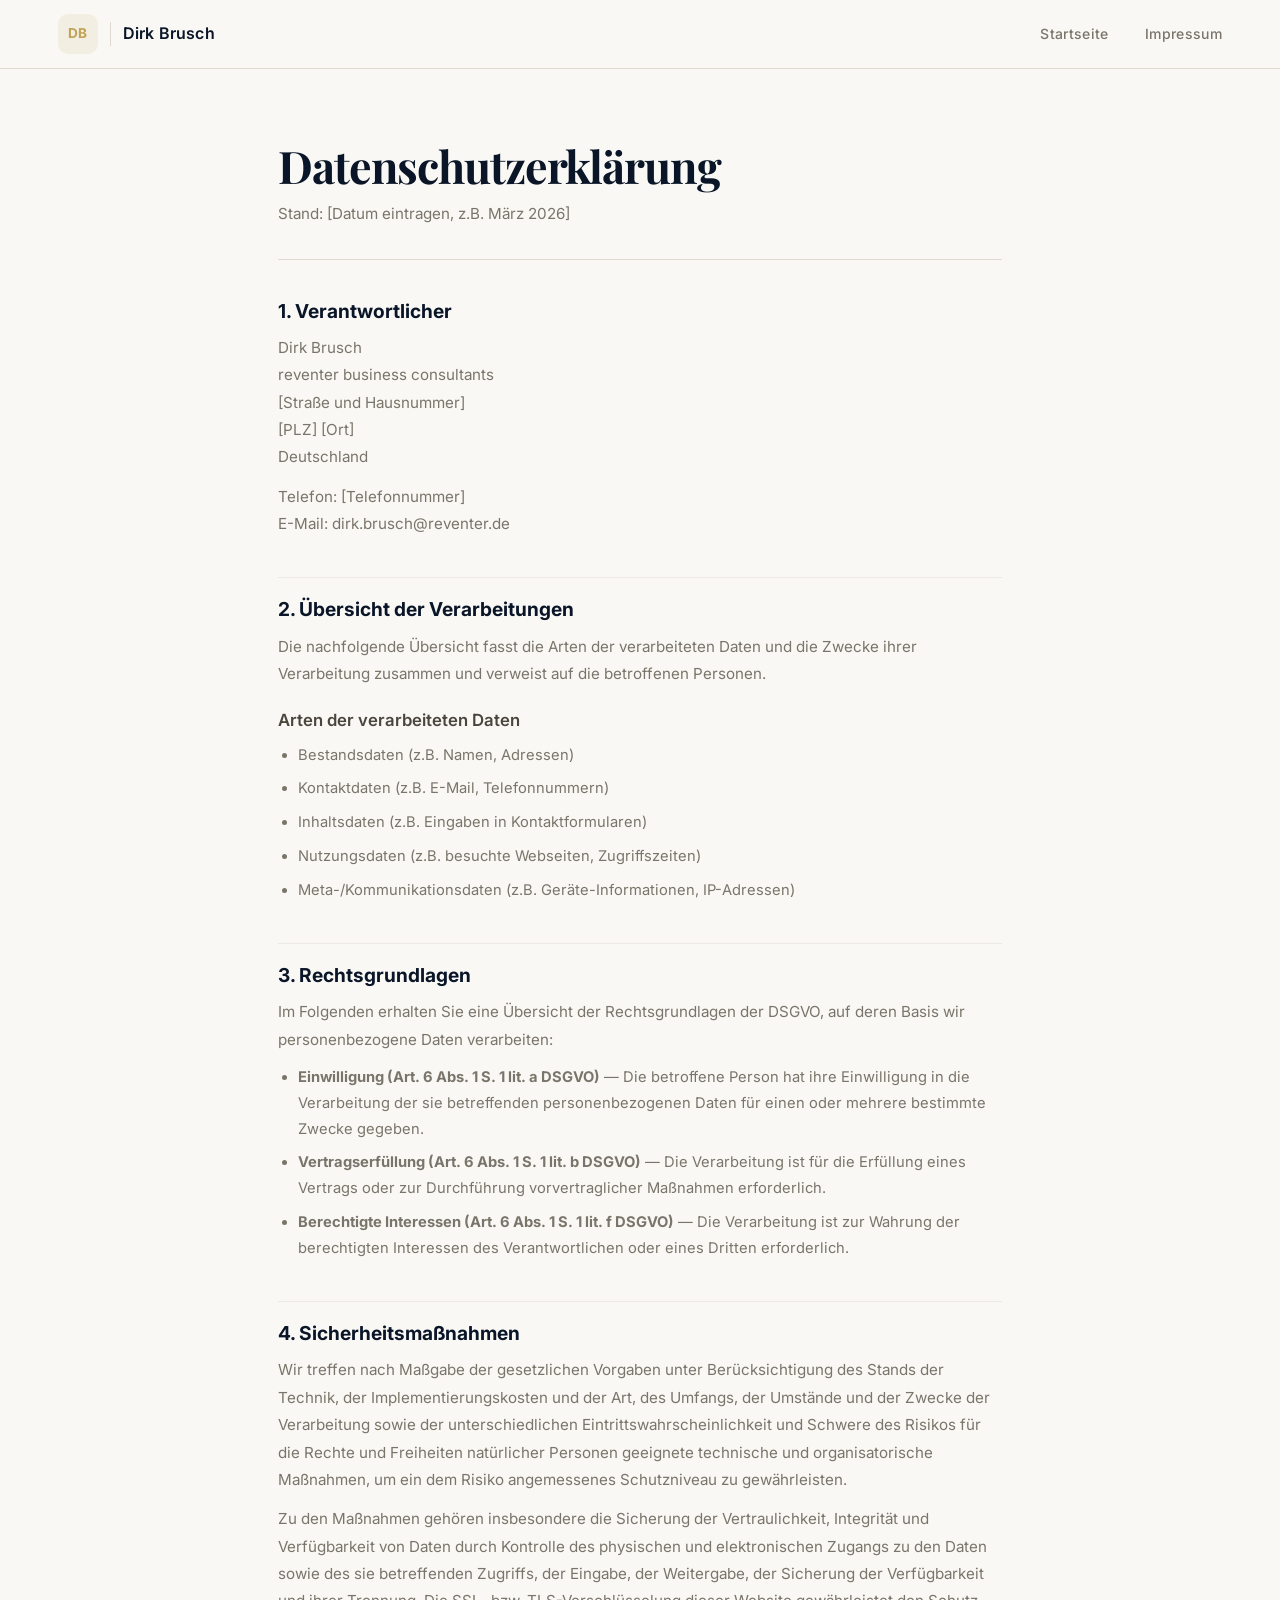
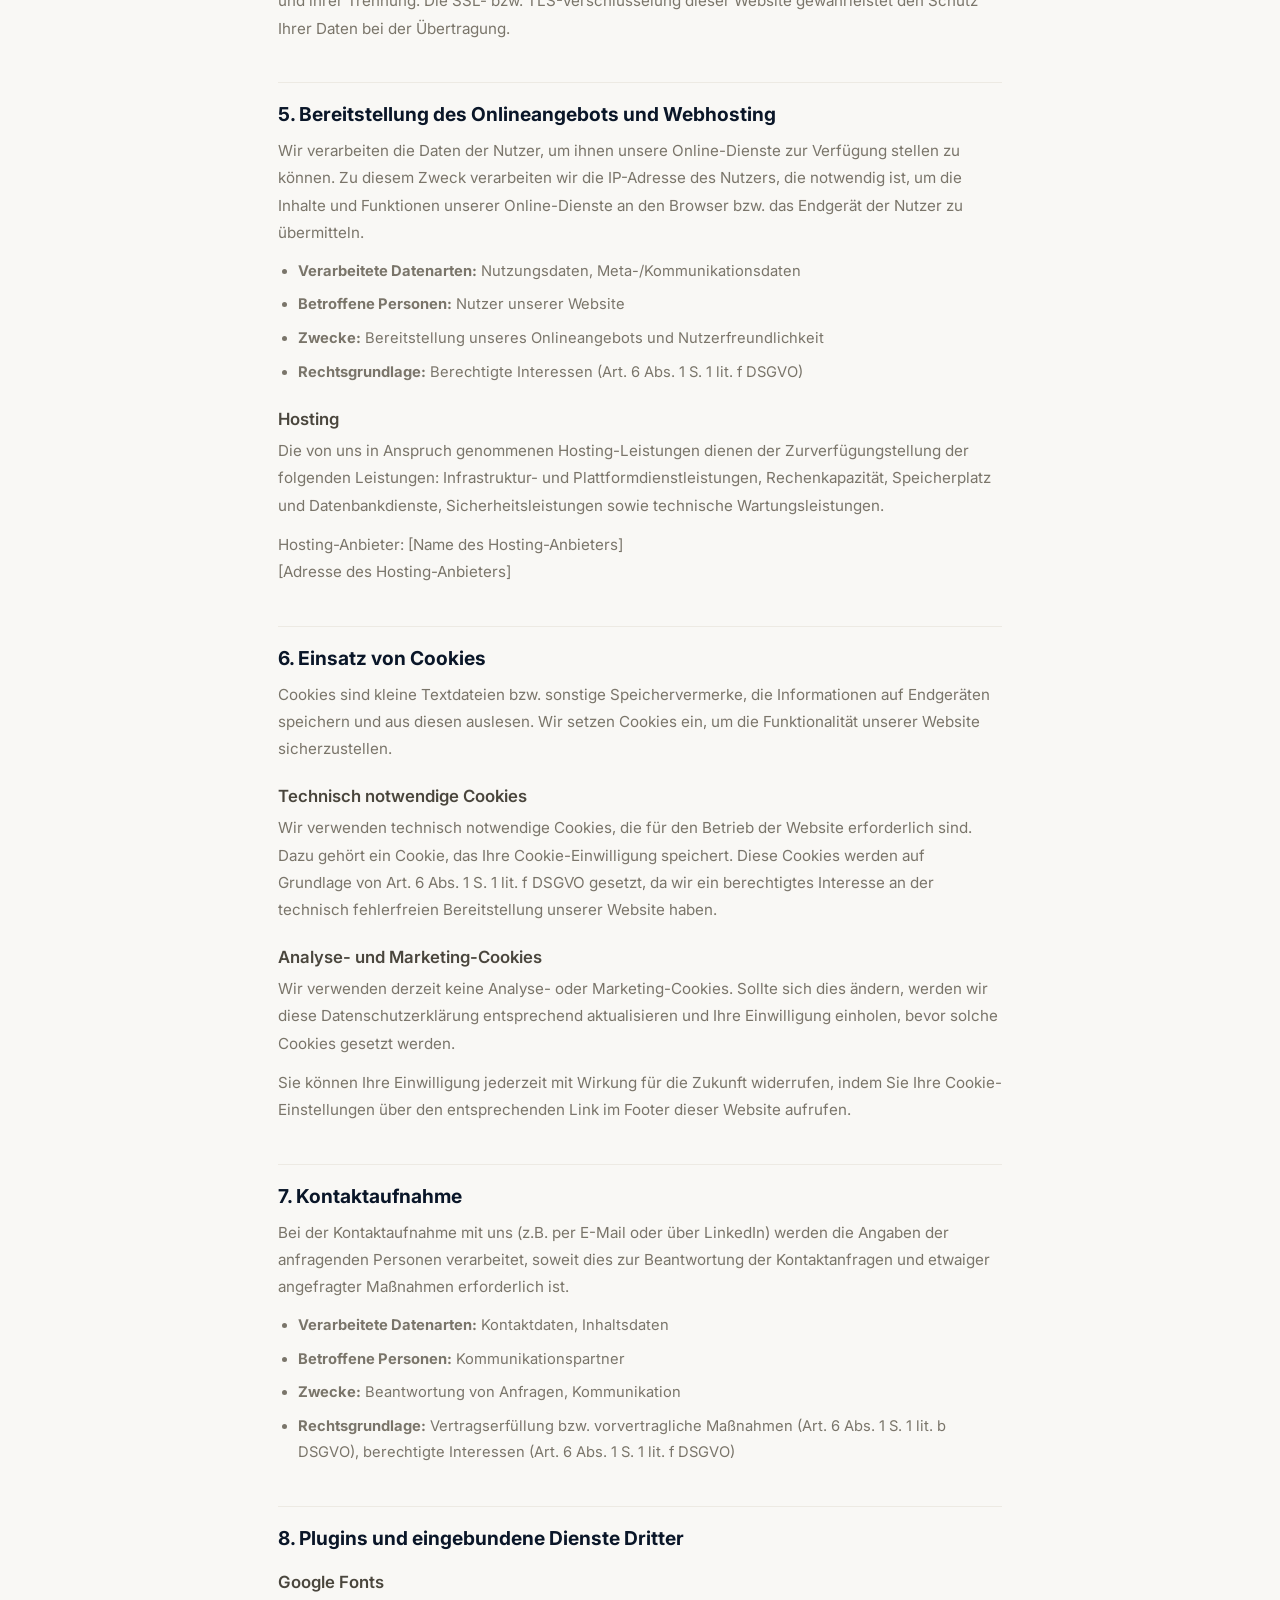
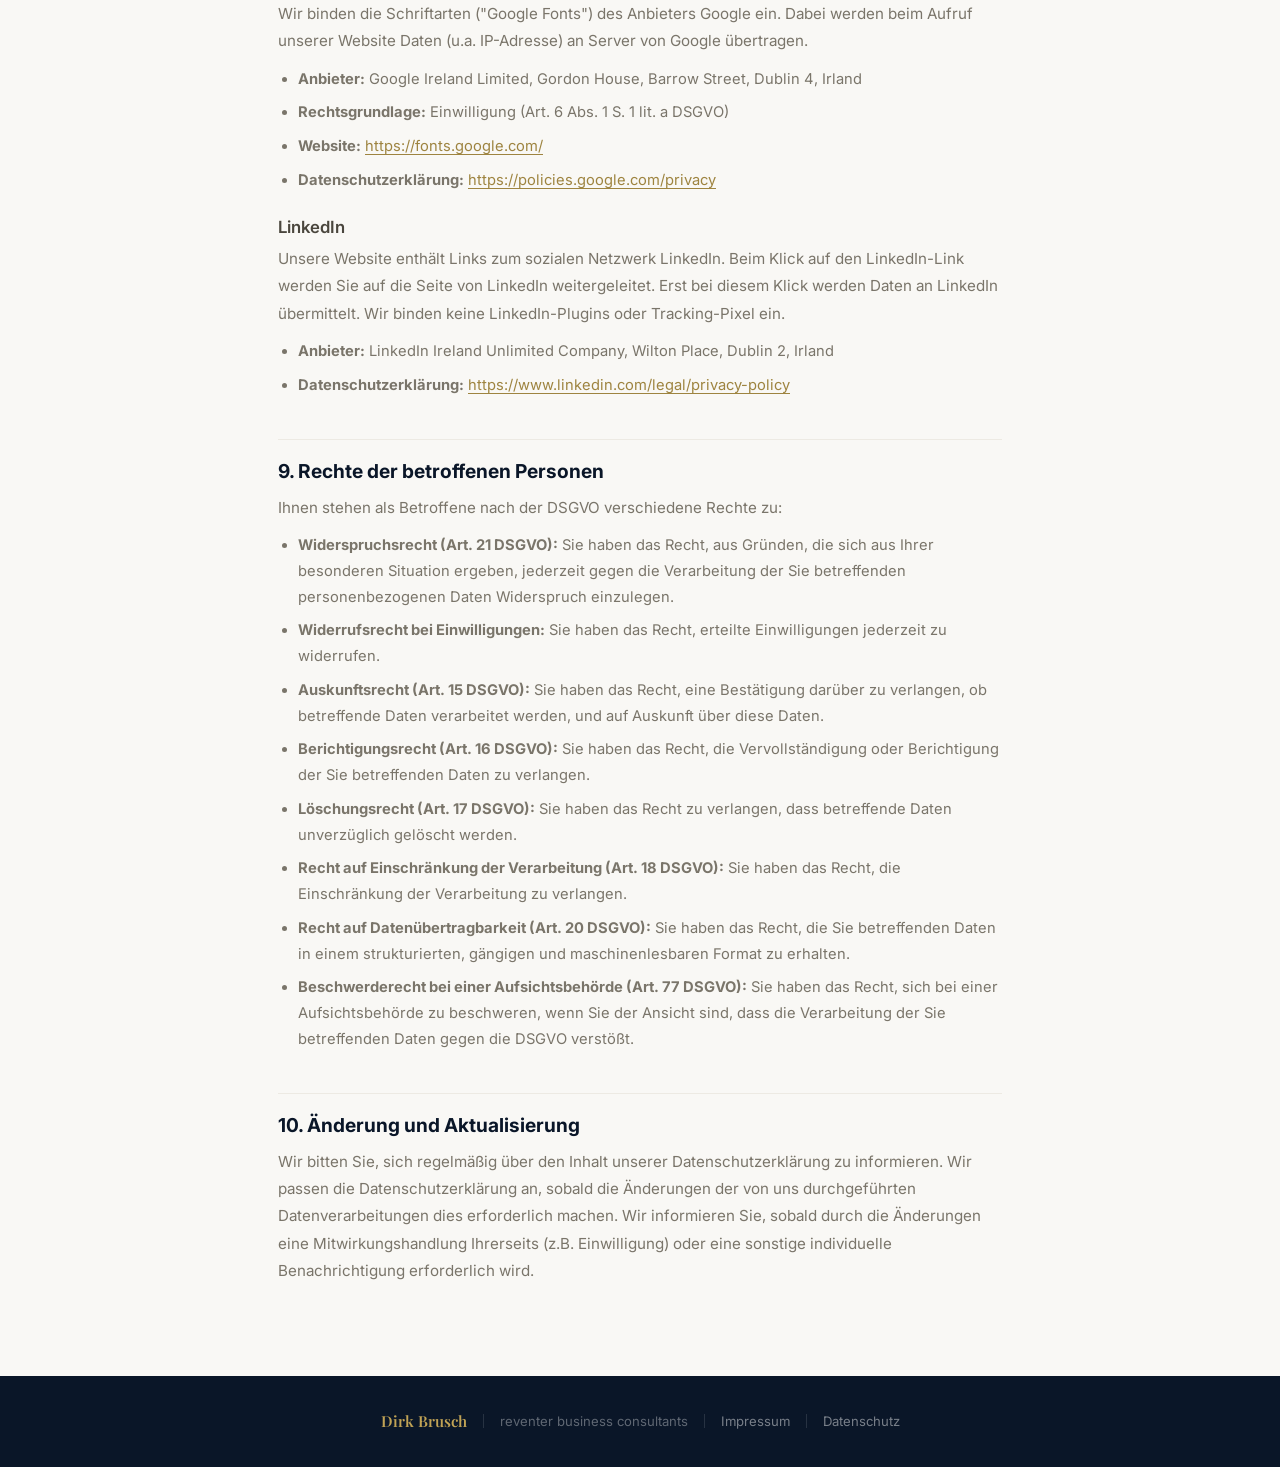
==== datenschutz.html @ e4c8a2c7 "Initial commit: Dirk Brusch Profil-Website Statische One-Page-Website mit Hero, Expertise, Stärken, " ====
<!DOCTYPE html>
<html lang="de">
<head>
  <meta charset="UTF-8">
  <meta name="viewport" content="width=device-width, initial-scale=1.0">
  <title>Datenschutzerklärung — Dirk Brusch | reventer business consultants</title>
  <meta name="robots" content="noindex, nofollow">
  <link rel="preconnect" href="https://fonts.googleapis.com">
  <link rel="preconnect" href="https://fonts.gstatic.com" crossorigin>
  <link href="https://fonts.googleapis.com/css2?family=Playfair+Display:wght@400;600;700&family=Inter:wght@300;400;500;600;700&display=swap" rel="stylesheet">
  <link rel="stylesheet" href="style.css">
  <link rel="stylesheet" href="legal.css">
</head>
<body>

  <!-- NAVIGATION -->
  <nav id="navbar" class="scrolled" aria-label="Hauptnavigation">
    <div class="nav-inner">
      <a href="index.html" class="nav-logo" aria-label="Zur Startseite">
        <span class="nav-logo-mark">DB</span>
        <span class="nav-logo-line"></span>
        <span class="nav-logo-text">Dirk Brusch</span>
      </a>
      <div class="nav-links">
        <a href="index.html">Startseite</a>
        <a href="impressum.html">Impressum</a>
      </div>
    </div>
  </nav>

  <!-- CONTENT -->
  <main class="legal-page">
    <div class="container legal-container">
      <h1>Datenschutzerklärung</h1>
      <p class="legal-subtitle">Stand: [Datum eintragen, z.B. März 2026]</p>

      <!-- ============================================================
           BITTE PASSEN SIE DIE FOLGENDEN ANGABEN AN IHRE DATEN AN.
           Alle Platzhalter sind mit [PLATZHALTER] gekennzeichnet.

           HINWEIS: Diese Datenschutzerklärung basiert auf der DSGVO
           und dem BDSG. Bitte lassen Sie sie von einem Fachanwalt
           oder Datenschutzbeauftragten prüfen, bevor Sie sie
           veröffentlichen.
           ============================================================ -->

      <h2>1. Verantwortlicher</h2>
      <p>
        Dirk Brusch<br>
        reventer business consultants<br>
        [Straße und Hausnummer]<br>
        [PLZ] [Ort]<br>
        Deutschland
      </p>
      <p>
        Telefon: [Telefonnummer]<br>
        E-Mail: dirk.brusch@reventer.de
      </p>

      <!-- Falls ein Datenschutzbeauftragter bestellt ist: -->
      <!--
      <h2>2. Datenschutzbeauftragter</h2>
      <p>
        [Name des Datenschutzbeauftragten]<br>
        [Kontaktdaten]
      </p>
      -->

      <h2>2. Übersicht der Verarbeitungen</h2>
      <p>
        Die nachfolgende Übersicht fasst die Arten der verarbeiteten Daten und die Zwecke
        ihrer Verarbeitung zusammen und verweist auf die betroffenen Personen.
      </p>
      <h3>Arten der verarbeiteten Daten</h3>
      <ul>
        <li>Bestandsdaten (z.B. Namen, Adressen)</li>
        <li>Kontaktdaten (z.B. E-Mail, Telefonnummern)</li>
        <li>Inhaltsdaten (z.B. Eingaben in Kontaktformularen)</li>
        <li>Nutzungsdaten (z.B. besuchte Webseiten, Zugriffszeiten)</li>
        <li>Meta-/Kommunikationsdaten (z.B. Geräte-Informationen, IP-Adressen)</li>
      </ul>

      <h2>3. Rechtsgrundlagen</h2>
      <p>Im Folgenden erhalten Sie eine Übersicht der Rechtsgrundlagen der DSGVO, auf deren Basis wir personenbezogene Daten verarbeiten:</p>
      <ul>
        <li><strong>Einwilligung (Art. 6 Abs. 1 S. 1 lit. a DSGVO)</strong> — Die betroffene Person hat ihre Einwilligung in die Verarbeitung der sie betreffenden personenbezogenen Daten für einen oder mehrere bestimmte Zwecke gegeben.</li>
        <li><strong>Vertragserfüllung (Art. 6 Abs. 1 S. 1 lit. b DSGVO)</strong> — Die Verarbeitung ist für die Erfüllung eines Vertrags oder zur Durchführung vorvertraglicher Maßnahmen erforderlich.</li>
        <li><strong>Berechtigte Interessen (Art. 6 Abs. 1 S. 1 lit. f DSGVO)</strong> — Die Verarbeitung ist zur Wahrung der berechtigten Interessen des Verantwortlichen oder eines Dritten erforderlich.</li>
      </ul>

      <h2>4. Sicherheitsmaßnahmen</h2>
      <p>
        Wir treffen nach Maßgabe der gesetzlichen Vorgaben unter Berücksichtigung des Stands der
        Technik, der Implementierungskosten und der Art, des Umfangs, der Umstände und der Zwecke
        der Verarbeitung sowie der unterschiedlichen Eintrittswahrscheinlichkeit und Schwere des
        Risikos für die Rechte und Freiheiten natürlicher Personen geeignete technische und
        organisatorische Maßnahmen, um ein dem Risiko angemessenes Schutzniveau zu gewährleisten.
      </p>
      <p>
        Zu den Maßnahmen gehören insbesondere die Sicherung der Vertraulichkeit, Integrität und
        Verfügbarkeit von Daten durch Kontrolle des physischen und elektronischen Zugangs zu den
        Daten sowie des sie betreffenden Zugriffs, der Eingabe, der Weitergabe, der Sicherung der
        Verfügbarkeit und ihrer Trennung. Die SSL- bzw. TLS-Verschlüsselung dieser Website
        gewährleistet den Schutz Ihrer Daten bei der Übertragung.
      </p>

      <h2>5. Bereitstellung des Onlineangebots und Webhosting</h2>
      <p>
        Wir verarbeiten die Daten der Nutzer, um ihnen unsere Online-Dienste zur Verfügung stellen
        zu können. Zu diesem Zweck verarbeiten wir die IP-Adresse des Nutzers, die notwendig ist,
        um die Inhalte und Funktionen unserer Online-Dienste an den Browser bzw. das Endgerät der
        Nutzer zu übermitteln.
      </p>
      <ul>
        <li><strong>Verarbeitete Datenarten:</strong> Nutzungsdaten, Meta-/Kommunikationsdaten</li>
        <li><strong>Betroffene Personen:</strong> Nutzer unserer Website</li>
        <li><strong>Zwecke:</strong> Bereitstellung unseres Onlineangebots und Nutzerfreundlichkeit</li>
        <li><strong>Rechtsgrundlage:</strong> Berechtigte Interessen (Art. 6 Abs. 1 S. 1 lit. f DSGVO)</li>
      </ul>

      <h3>Hosting</h3>
      <p>
        <!-- BITTE ANPASSEN: Tragen Sie hier Ihren Hosting-Provider ein -->
        Die von uns in Anspruch genommenen Hosting-Leistungen dienen der Zurverfügungstellung der
        folgenden Leistungen: Infrastruktur- und Plattformdienstleistungen, Rechenkapazität,
        Speicherplatz und Datenbankdienste, Sicherheitsleistungen sowie technische
        Wartungsleistungen.
      </p>
      <p>
        Hosting-Anbieter: [Name des Hosting-Anbieters]<br>
        [Adresse des Hosting-Anbieters]
      </p>
      <!-- Falls zutreffend: Auftragsverarbeitungsvertrag nach Art. 28 DSGVO
           mit dem Hosting-Anbieter abgeschlossen. -->

      <h2>6. Einsatz von Cookies</h2>
      <p>
        Cookies sind kleine Textdateien bzw. sonstige Speichervermerke, die Informationen auf
        Endgeräten speichern und aus diesen auslesen. Wir setzen Cookies ein, um die
        Funktionalität unserer Website sicherzustellen.
      </p>
      <h3>Technisch notwendige Cookies</h3>
      <p>
        Wir verwenden technisch notwendige Cookies, die für den Betrieb der Website erforderlich
        sind. Dazu gehört ein Cookie, das Ihre Cookie-Einwilligung speichert. Diese Cookies werden
        auf Grundlage von Art. 6 Abs. 1 S. 1 lit. f DSGVO gesetzt, da wir ein berechtigtes
        Interesse an der technisch fehlerfreien Bereitstellung unserer Website haben.
      </p>
      <h3>Analyse- und Marketing-Cookies</h3>
      <p>
        <!-- BITTE ANPASSEN: Falls Sie keine Analyse-Tools verwenden, können Sie
             diesen Abschnitt entfernen oder durch "Wir verwenden keine
             Analyse- oder Marketing-Cookies." ersetzen. -->
        Wir verwenden derzeit keine Analyse- oder Marketing-Cookies. Sollte sich dies ändern,
        werden wir diese Datenschutzerklärung entsprechend aktualisieren und Ihre Einwilligung
        einholen, bevor solche Cookies gesetzt werden.
      </p>
      <p>
        Sie können Ihre Einwilligung jederzeit mit Wirkung für die Zukunft widerrufen, indem Sie
        Ihre Cookie-Einstellungen über den entsprechenden Link im Footer dieser Website aufrufen.
      </p>

      <h2>7. Kontaktaufnahme</h2>
      <p>
        Bei der Kontaktaufnahme mit uns (z.B. per E-Mail oder über LinkedIn) werden die Angaben
        der anfragenden Personen verarbeitet, soweit dies zur Beantwortung der Kontaktanfragen und
        etwaiger angefragter Maßnahmen erforderlich ist.
      </p>
      <ul>
        <li><strong>Verarbeitete Datenarten:</strong> Kontaktdaten, Inhaltsdaten</li>
        <li><strong>Betroffene Personen:</strong> Kommunikationspartner</li>
        <li><strong>Zwecke:</strong> Beantwortung von Anfragen, Kommunikation</li>
        <li><strong>Rechtsgrundlage:</strong> Vertragserfüllung bzw. vorvertragliche Maßnahmen (Art. 6 Abs. 1 S. 1 lit. b DSGVO), berechtigte Interessen (Art. 6 Abs. 1 S. 1 lit. f DSGVO)</li>
      </ul>

      <h2>8. Plugins und eingebundene Dienste Dritter</h2>

      <h3>Google Fonts</h3>
      <p>
        Wir binden die Schriftarten ("Google Fonts") des Anbieters Google ein. Dabei werden beim
        Aufruf unserer Website Daten (u.a. IP-Adresse) an Server von Google übertragen.
      </p>
      <ul>
        <li><strong>Anbieter:</strong> Google Ireland Limited, Gordon House, Barrow Street, Dublin 4, Irland</li>
        <li><strong>Rechtsgrundlage:</strong> Einwilligung (Art. 6 Abs. 1 S. 1 lit. a DSGVO)</li>
        <li><strong>Website:</strong> <a href="https://fonts.google.com/" target="_blank" rel="noopener noreferrer">https://fonts.google.com/</a></li>
        <li><strong>Datenschutzerklärung:</strong> <a href="https://policies.google.com/privacy" target="_blank" rel="noopener noreferrer">https://policies.google.com/privacy</a></li>
      </ul>
      <!-- HINWEIS: Alternativ können Sie Google Fonts lokal hosten, um keine
           Daten an Google zu übermitteln. In diesem Fall kann dieser Abschnitt
           entfernt werden. -->

      <h3>LinkedIn</h3>
      <p>
        Unsere Website enthält Links zum sozialen Netzwerk LinkedIn. Beim Klick auf den
        LinkedIn-Link werden Sie auf die Seite von LinkedIn weitergeleitet. Erst bei diesem Klick
        werden Daten an LinkedIn übermittelt. Wir binden keine LinkedIn-Plugins oder
        Tracking-Pixel ein.
      </p>
      <ul>
        <li><strong>Anbieter:</strong> LinkedIn Ireland Unlimited Company, Wilton Place, Dublin 2, Irland</li>
        <li><strong>Datenschutzerklärung:</strong> <a href="https://www.linkedin.com/legal/privacy-policy" target="_blank" rel="noopener noreferrer">https://www.linkedin.com/legal/privacy-policy</a></li>
      </ul>

      <h2>9. Rechte der betroffenen Personen</h2>
      <p>Ihnen stehen als Betroffene nach der DSGVO verschiedene Rechte zu:</p>
      <ul>
        <li><strong>Widerspruchsrecht (Art. 21 DSGVO):</strong> Sie haben das Recht, aus Gründen, die sich aus Ihrer besonderen Situation ergeben, jederzeit gegen die Verarbeitung der Sie betreffenden personenbezogenen Daten Widerspruch einzulegen.</li>
        <li><strong>Widerrufsrecht bei Einwilligungen:</strong> Sie haben das Recht, erteilte Einwilligungen jederzeit zu widerrufen.</li>
        <li><strong>Auskunftsrecht (Art. 15 DSGVO):</strong> Sie haben das Recht, eine Bestätigung darüber zu verlangen, ob betreffende Daten verarbeitet werden, und auf Auskunft über diese Daten.</li>
        <li><strong>Berichtigungsrecht (Art. 16 DSGVO):</strong> Sie haben das Recht, die Vervollständigung oder Berichtigung der Sie betreffenden Daten zu verlangen.</li>
        <li><strong>Löschungsrecht (Art. 17 DSGVO):</strong> Sie haben das Recht zu verlangen, dass betreffende Daten unverzüglich gelöscht werden.</li>
        <li><strong>Recht auf Einschränkung der Verarbeitung (Art. 18 DSGVO):</strong> Sie haben das Recht, die Einschränkung der Verarbeitung zu verlangen.</li>
        <li><strong>Recht auf Datenübertragbarkeit (Art. 20 DSGVO):</strong> Sie haben das Recht, die Sie betreffenden Daten in einem strukturierten, gängigen und maschinenlesbaren Format zu erhalten.</li>
        <li><strong>Beschwerderecht bei einer Aufsichtsbehörde (Art. 77 DSGVO):</strong> Sie haben das Recht, sich bei einer Aufsichtsbehörde zu beschweren, wenn Sie der Ansicht sind, dass die Verarbeitung der Sie betreffenden Daten gegen die DSGVO verstößt.</li>
      </ul>

      <h2>10. Änderung und Aktualisierung</h2>
      <p>
        Wir bitten Sie, sich regelmäßig über den Inhalt unserer Datenschutzerklärung zu
        informieren. Wir passen die Datenschutzerklärung an, sobald die Änderungen der von uns
        durchgeführten Datenverarbeitungen dies erforderlich machen. Wir informieren Sie, sobald
        durch die Änderungen eine Mitwirkungshandlung Ihrerseits (z.B. Einwilligung) oder eine
        sonstige individuelle Benachrichtigung erforderlich wird.
      </p>

    </div>
  </main>

  <!-- FOOTER -->
  <footer class="footer">
    <div class="container footer-inner">
      <span class="footer-brand">Dirk Brusch</span>
      <span class="footer-sep"></span>
      <span class="footer-text">reventer business consultants</span>
      <span class="footer-sep"></span>
      <a href="impressum.html" class="footer-link">Impressum</a>
      <span class="footer-sep"></span>
      <a href="datenschutz.html" class="footer-link">Datenschutz</a>
    </div>
  </footer>

</body>
</html>
---- style.css ----
/* ================================================================
   DIRK BRUSCH — EDITORIAL LUXURY PROFILE
   Aesthetic: Magazine cover meets Swiss precision
   Palette: Navy + Gold + Warm Whites
   ================================================================ */

/* --- TOKENS --- */
:root {
  --gold:        #C1A355;
  --gold-light:  #D4BC7B;
  --gold-pale:   #EDE3C8;
  --gold-dark:   #9E8440;
  --gold-glow:   rgba(193,163,85,.18);

  --navy:        #0A1628;
  --navy-mid:    #132035;
  --navy-light:  #1B2D47;
  --slate:       #1A3A5C;

  --white:       #FFFFFF;
  --off-white:   #F9F8F5;
  --cream:       #F4F0E7;
  --stone-50:    #EDEAE3;
  --stone-100:   #DEDAD0;
  --stone-300:   #B0AA9D;
  --stone-500:   #7A756A;
  --stone-700:   #4A463D;
  --ink:         #1E1C18;

  --ff-display:  'Playfair Display', Georgia, 'Times New Roman', serif;
  --ff-body:     'Inter', -apple-system, BlinkMacSystemFont, 'Segoe UI', sans-serif;

  --ease:        cubic-bezier(.4,0,.2,1);
  --ease-out:    cubic-bezier(0,.55,.45,1);
  --ease-spring: cubic-bezier(.34,1.56,.64,1);

  --shadow-s:    0 2px 8px rgba(10,22,40,.05);
  --shadow-m:    0 8px 32px rgba(10,22,40,.08);
  --shadow-l:    0 24px 64px rgba(10,22,40,.12);
  --shadow-gold: 0 8px 32px rgba(193,163,85,.22);

  --radius:      14px;
  --radius-lg:   22px;
}

/* --- RESET --- */
*,*::before,*::after{margin:0;padding:0;box-sizing:border-box}
html{scroll-behavior:smooth;font-size:16px;-webkit-text-size-adjust:100%}
body{font-family:var(--ff-body);color:var(--ink);background:var(--off-white);line-height:1.72;-webkit-font-smoothing:antialiased;-moz-osx-font-smoothing:grayscale;overflow-x:hidden}
img{max-width:100%;height:auto;display:block}
a{color:inherit;text-decoration:none}
h1,h2,h3,h4{font-family:var(--ff-display);font-weight:700;line-height:1.15}
ul{list-style:none}
button{font:inherit;cursor:pointer;background:none;border:none}

.container{max-width:1220px;margin:0 auto;padding:0 28px}

/* --- GRAIN OVERLAY --- */
.grain{position:fixed;inset:0;pointer-events:none;z-index:9999;opacity:.032;
  background-image:url("data:image/svg+xml,%3Csvg viewBox='0 0 256 256' xmlns='http://www.w3.org/2000/svg'%3E%3Cfilter id='n'%3E%3CfeTurbulence type='fractalNoise' baseFrequency='.85' numOctaves='4' stitchTiles='stitch'/%3E%3C/filter%3E%3Crect width='100%25' height='100%25' filter='url(%23n)'/%3E%3C/svg%3E");
  background-size:180px 180px}

/* ================================================================
   NAVIGATION
   ================================================================ */
#navbar{position:fixed;top:0;left:0;right:0;z-index:100;padding:22px 0;transition:all .45s var(--ease)}
#navbar.scrolled{background:rgba(249,248,245,.96);backdrop-filter:blur(24px);-webkit-backdrop-filter:blur(24px);padding:14px 0;box-shadow:0 1px 0 var(--stone-100)}

.nav-inner{max-width:1220px;margin:0 auto;padding:0 28px;display:flex;align-items:center;justify-content:space-between}

/* Logo */
.nav-logo{display:flex;align-items:center;gap:12px}
.nav-logo-mark{font-family:var(--ff-body);font-weight:700;font-size:.85rem;color:var(--gold);background:rgba(193,163,85,.12);width:40px;height:40px;display:grid;place-items:center;border-radius:10px;letter-spacing:.06em;transition:all .35s var(--ease)}
#navbar:not(.scrolled) .nav-logo-mark{background:rgba(193,163,85,.15);color:var(--gold-light)}
.nav-logo-line{width:1px;height:24px;background:var(--stone-100);transition:background .35s var(--ease)}
#navbar:not(.scrolled) .nav-logo-line{background:rgba(255,255,255,.15)}
.nav-logo-text{font-family:var(--ff-body);font-size:1rem;font-weight:600;color:var(--navy);transition:color .35s var(--ease);letter-spacing:.01em}
#navbar:not(.scrolled) .nav-logo-text{color:var(--white)}

/* Links */
.nav-links{display:flex;align-items:center;gap:36px}
.nav-links a{font-size:.875rem;font-weight:500;color:var(--stone-500);letter-spacing:.025em;transition:color .3s var(--ease);position:relative}
.nav-links a::after{content:'';position:absolute;bottom:-4px;left:0;width:0;height:1.5px;background:var(--gold);transition:width .3s var(--ease)}
.nav-links a:hover::after,.nav-links a.active::after{width:100%}
.nav-links a:hover{color:var(--gold-dark)}
#navbar:not(.scrolled) .nav-links a{color:rgba(255,255,255,.7)}
#navbar:not(.scrolled) .nav-links a:hover{color:var(--gold-light)}

.nav-cta{background:var(--gold)!important;color:var(--navy)!important;padding:10px 26px!important;border-radius:10px;font-weight:600!important;letter-spacing:.01em;transition:all .35s var(--ease)!important}
.nav-cta::after{display:none!important}
.nav-cta:hover{background:var(--gold-light)!important;transform:translateY(-1px);box-shadow:var(--shadow-gold)}

/* Mobile toggle */
.nav-toggle{display:none;width:36px;height:36px;flex-direction:column;align-items:center;justify-content:center;gap:7px;z-index:110}
.nav-toggle-bar{width:22px;height:2px;background:var(--navy);border-radius:2px;transition:all .35s var(--ease);transform-origin:center}
#navbar:not(.scrolled) .nav-toggle-bar{background:var(--white)}
.nav-toggle[aria-expanded="true"] .nav-toggle-bar:first-child{transform:translateY(4.5px) rotate(45deg)}
.nav-toggle[aria-expanded="true"] .nav-toggle-bar:last-child{transform:translateY(-4.5px) rotate(-45deg)}

/* ================================================================
   BUTTONS
   ================================================================ */
.btn{display:inline-flex;align-items:center;gap:10px;padding:16px 34px;border-radius:12px;font-size:.95rem;font-weight:600;font-family:var(--ff-body);border:2px solid transparent;transition:all .35s var(--ease);cursor:pointer;letter-spacing:.01em}
.btn svg{flex-shrink:0;transition:transform .35s var(--ease)}
.btn-gold{background:var(--gold);color:var(--navy);border-color:var(--gold)}
.btn-gold:hover{background:var(--gold-light);box-shadow:var(--shadow-gold);transform:translateY(-2px)}
.btn-gold:hover svg{transform:translate(2px,-2px)}
.btn-ghost{border-color:rgba(255,255,255,.35);color:var(--white);background:transparent}
.btn-ghost:hover{background:var(--white);color:var(--navy);border-color:var(--white);transform:translateY(-2px)}

/* Dark context ghost */
.contact .btn-ghost,.about .btn-ghost{border-color:var(--stone-300);color:var(--ink)}
.contact .btn-ghost:hover,.about .btn-ghost:hover{background:var(--navy);color:var(--white);border-color:var(--navy)}

/* ================================================================
   HERO
   ================================================================ */
.hero{min-height:100vh;display:flex;align-items:center;position:relative;background:var(--navy);overflow:hidden;padding:100px 0 80px}

/* Decorative vertical lines */
.hero-bg-lines{position:absolute;inset:0;display:flex;justify-content:space-evenly;pointer-events:none;opacity:.06}
.hero-bg-lines span{width:1px;background:linear-gradient(to bottom,transparent,var(--gold) 30%,var(--gold) 70%,transparent)}

/* Radial glow */
.hero::before{content:'';position:absolute;top:-30%;right:-10%;width:70%;height:160%;background:radial-gradient(ellipse at center,rgba(193,163,85,.07) 0%,transparent 65%);pointer-events:none}
.hero::after{content:'';position:absolute;bottom:-20%;left:-10%;width:50%;height:80%;background:radial-gradient(ellipse at center,rgba(26,58,92,.4) 0%,transparent 65%);pointer-events:none}

.hero-layout{display:grid;grid-template-columns:1fr 1fr;gap:48px;align-items:center;position:relative;z-index:2}

/* Content */
.hero-label{display:flex;align-items:center;gap:16px;font-size:.8rem;font-weight:600;color:var(--gold);text-transform:uppercase;letter-spacing:.18em;margin-bottom:28px}
.hero-label-line{width:40px;height:1.5px;background:var(--gold);flex-shrink:0}

.hero-title{font-size:clamp(2.6rem,5.2vw,4.8rem);color:var(--white);letter-spacing:-.03em;margin-bottom:28px}
.hero-title span{display:block}
.hero-title em{font-style:italic;background:linear-gradient(135deg,var(--gold) 0%,var(--gold-light) 50%,var(--gold) 100%);-webkit-background-clip:text;-webkit-text-fill-color:transparent;background-clip:text}

.hero-sub{font-size:1.1rem;color:rgba(255,255,255,.55);line-height:1.8;max-width:500px;margin-bottom:44px}

.hero-actions{display:flex;gap:14px;flex-wrap:wrap}

/* Portrait */
.hero-portrait{display:flex;flex-direction:column;align-items:center;gap:20px}
.hero-portrait-frame{position:relative;width:380px;height:480px;border-radius:var(--radius-lg);overflow:hidden}
.hero-portrait-frame img{width:100%;height:100%;object-fit:cover;object-position:top center}
.hero-portrait-border{position:absolute;inset:0;border:1.5px solid rgba(193,163,85,.25);border-radius:var(--radius-lg);pointer-events:none}
.hero-portrait-frame::after{content:'';position:absolute;bottom:0;left:0;right:0;height:45%;background:linear-gradient(to top,var(--navy),transparent);pointer-events:none}

.hero-portrait-tag{font-size:.8rem;color:rgba(255,255,255,.4);letter-spacing:.08em}
.hero-portrait-tag span{color:var(--gold);font-weight:600}

/* Scroll indicator */
.hero-scroll{position:absolute;bottom:36px;left:50%;transform:translateX(-50%);display:flex;flex-direction:column;align-items:center;gap:10px;z-index:3}
.hero-scroll-text{font-size:.7rem;font-weight:600;color:rgba(255,255,255,.3);text-transform:uppercase;letter-spacing:.2em}
.hero-scroll-line{width:1px;height:44px;background:linear-gradient(to bottom,var(--gold),transparent);animation:scrollPulse 2.2s ease-in-out infinite}
@keyframes scrollPulse{0%,100%{opacity:.3;transform:scaleY(.85)}50%{opacity:1;transform:scaleY(1.15)}}

/* ================================================================
   STATS
   ================================================================ */
.stats{padding:0;position:relative;z-index:3;margin-top:-48px}
.stats .container{background:var(--white);border-radius:var(--radius-lg);box-shadow:var(--shadow-l);border:1px solid var(--stone-50);padding:52px 48px}

.stats-grid{display:grid;grid-template-columns:repeat(4,1fr);gap:32px;text-align:center}
.stat{position:relative}
.stat:not(:last-child)::after{content:'';position:absolute;right:0;top:10%;height:80%;width:1px;background:var(--stone-100)}
.stat-num{font-family:var(--ff-display);font-size:3.6rem;font-weight:800;color:var(--gold-dark);line-height:1;letter-spacing:-.03em}
.stat-suffix{font-family:var(--ff-display);font-size:1.6rem;font-weight:600;color:var(--gold);vertical-align:super;margin-left:2px}
.stat-label{display:block;font-size:.85rem;font-weight:500;color:var(--stone-500);margin-top:8px;letter-spacing:.03em}

/* ================================================================
   SECTION SHARED
   ================================================================ */
.section-tag{display:inline-block;font-size:.75rem;font-weight:700;color:var(--gold-dark);text-transform:uppercase;letter-spacing:.18em;margin-bottom:16px}
.section-tag--light{color:rgba(255,255,255,.45)}
.section-tag--gold{color:var(--gold)}

.section-heading{font-size:clamp(2rem,3.6vw,3rem);color:var(--navy);letter-spacing:-.025em;margin-bottom:20px}
.section-heading--light{color:var(--white)}

.section-desc{font-size:1.08rem;color:var(--stone-500);line-height:1.8;max-width:620px}
.section-desc--light{color:rgba(255,255,255,.5)}

.section-intro{text-align:center;max-width:720px;margin:0 auto 64px}
.section-intro .section-desc{margin:0 auto}

/* ================================================================
   ABOUT
   ================================================================ */
.about{padding:120px 0 100px;background:var(--off-white)}

.about-grid{display:grid;grid-template-columns:1.1fr 1fr;gap:64px;margin-bottom:80px}

.about-col--left .section-heading{text-align:left}
.about-text{font-size:1.05rem;color:var(--stone-500);margin-bottom:18px;line-height:1.85}

.about-quote{background:var(--cream);border-left:4px solid var(--gold);border-radius:0 var(--radius) var(--radius) 0;padding:36px 32px;margin-bottom:28px;position:relative}
.about-quote-mark{color:var(--gold-pale);position:absolute;top:20px;right:24px;opacity:.5}
.about-quote blockquote{font-family:var(--ff-display);font-size:1.35rem;font-style:italic;color:var(--navy);line-height:1.55}
.about-quote-src{font-size:.82rem;font-weight:600;color:var(--stone-300);text-transform:uppercase;letter-spacing:.1em;margin-top:16px}

.about-badge{display:flex;align-items:center;gap:16px;background:var(--white);border:1px solid var(--stone-100);border-radius:var(--radius);padding:20px 24px}
.about-badge-icon{width:48px;height:48px;border-radius:12px;background:linear-gradient(135deg,var(--navy),var(--slate));display:grid;place-items:center;color:var(--gold);flex-shrink:0}
.about-badge strong{display:block;font-family:var(--ff-body);font-size:.95rem;color:var(--navy)}
.about-badge span{font-size:.82rem;color:var(--stone-300)}

/* Human Factor Banner */
.human-factor{background:linear-gradient(160deg,var(--navy) 0%,var(--navy-mid) 50%,var(--navy-light) 100%);border-radius:var(--radius-lg);padding:64px;position:relative;overflow:hidden}
.human-factor::before{content:'';position:absolute;top:-40%;right:-20%;width:60%;height:180%;background:radial-gradient(ellipse,rgba(193,163,85,.06) 0%,transparent 65%);pointer-events:none}

.human-factor-header{text-align:center;margin-bottom:52px;position:relative;z-index:1}
.human-factor-title{font-size:clamp(1.6rem,2.8vw,2.2rem);color:var(--white);margin-bottom:16px}
.human-factor-lead{font-size:1.05rem;color:rgba(255,255,255,.5);max-width:560px;margin:0 auto;line-height:1.8}

.human-factor-cards{display:grid;grid-template-columns:repeat(3,1fr);gap:28px;position:relative;z-index:1}

.hf-card{background:rgba(255,255,255,.04);border:1px solid rgba(255,255,255,.07);border-radius:var(--radius);padding:36px 28px;text-align:center;transition:all .4s var(--ease)}
.hf-card:hover{background:rgba(255,255,255,.08);border-color:rgba(193,163,85,.25);transform:translateY(-4px)}

.hf-card-icon{width:56px;height:56px;border-radius:14px;background:rgba(193,163,85,.1);display:grid;place-items:center;color:var(--gold);margin:0 auto 20px}
.hf-card h4{font-family:var(--ff-body);font-size:1.05rem;font-weight:700;color:var(--gold-light);margin-bottom:12px}
.hf-card p{font-size:.9rem;color:rgba(255,255,255,.5);line-height:1.75}

/* ================================================================
   EXPERTISE
   ================================================================ */
.expertise{padding:110px 0;background:var(--white)}

.expertise-grid{display:grid;grid-template-columns:repeat(3,1fr);gap:24px}

.exp-card{position:relative;background:var(--off-white);border:1px solid var(--stone-50);border-radius:var(--radius-lg);padding:44px 32px 40px;transition:all .4s var(--ease);overflow:hidden}
.exp-card::before{content:'';position:absolute;top:0;left:0;right:0;height:3px;background:var(--gold);transform:scaleX(0);transform-origin:left;transition:transform .5s var(--ease)}
.exp-card:hover{transform:translateY(-6px);box-shadow:var(--shadow-m);border-color:var(--gold-pale)}
.exp-card:hover::before{transform:scaleX(1)}

.exp-card-num{font-family:var(--ff-display);font-size:3.5rem;font-weight:800;color:var(--stone-50);line-height:1;position:absolute;top:16px;right:20px;letter-spacing:-.04em;transition:color .4s var(--ease)}
.exp-card:hover .exp-card-num{color:var(--gold-pale)}

.exp-card-icon{width:52px;height:52px;border-radius:14px;background:var(--white);border:1px solid var(--stone-100);display:grid;place-items:center;color:var(--navy);margin-bottom:24px;transition:all .4s var(--ease)}
.exp-card:hover .exp-card-icon{background:var(--navy);color:var(--gold);border-color:var(--navy)}

.exp-card h3{font-family:var(--ff-body);font-size:1.15rem;font-weight:700;color:var(--navy);margin-bottom:12px;transition:color .4s var(--ease)}
.exp-card:hover h3{color:var(--gold-dark)}
.exp-card p{font-size:.9rem;color:var(--stone-500);line-height:1.75}

/* ================================================================
   METHODS
   ================================================================ */
.methods{padding:100px 0;background:var(--off-white)}

.methods-strip{display:grid;grid-template-columns:repeat(4,1fr);gap:20px}

.method{background:var(--white);border:1px solid var(--stone-100);border-radius:var(--radius);padding:36px 28px;transition:all .4s var(--ease);position:relative}
.method::after{content:'';position:absolute;bottom:0;left:24px;right:24px;height:2px;background:var(--gold);transform:scaleX(0);transition:transform .5s var(--ease)}
.method:hover{transform:translateY(-4px);box-shadow:var(--shadow-m)}
.method:hover::after{transform:scaleX(1)}

.method-label{display:block;font-size:.7rem;font-weight:700;color:var(--gold-dark);text-transform:uppercase;letter-spacing:.12em;margin-bottom:6px}
.method h3{font-family:var(--ff-body);font-size:1.2rem;font-weight:700;color:var(--navy);margin-bottom:14px}
.method p{font-size:.88rem;color:var(--stone-500);line-height:1.75}

/* ================================================================
   STRENGTHS
   ================================================================ */
.strengths{padding:120px 0;position:relative;background:linear-gradient(165deg,var(--navy) 0%,var(--navy-mid) 40%,var(--navy-light) 100%);overflow:hidden}

.strengths-bg{position:absolute;inset:0;background:
  radial-gradient(ellipse at 20% 80%,rgba(193,163,85,.05) 0%,transparent 50%),
  radial-gradient(ellipse at 80% 20%,rgba(26,58,92,.25) 0%,transparent 50%);
  pointer-events:none}

.strengths-list{max-width:880px;margin:0 auto 56px}

.str-item{display:flex;align-items:flex-start;gap:28px;padding:30px 36px;background:rgba(255,255,255,.03);border:1px solid rgba(255,255,255,.06);border-radius:var(--radius);margin-bottom:14px;transition:all .4s var(--ease)}
.str-item:hover{background:rgba(255,255,255,.07);border-color:rgba(193,163,85,.2);transform:translateX(8px)}

.str-rank{font-family:var(--ff-display);font-size:2.8rem;font-weight:800;color:var(--gold);opacity:.2;line-height:1;flex-shrink:0;min-width:56px;letter-spacing:-.04em}
.str-item:hover .str-rank{opacity:.45}

.str-head{display:flex;align-items:center;gap:14px;margin-bottom:10px;flex-wrap:wrap}
.str-body h3{font-family:var(--ff-body);font-size:1.2rem;font-weight:700;color:var(--white)}
.str-domain{font-size:.68rem;font-weight:700;text-transform:uppercase;letter-spacing:.1em;color:var(--gold);background:rgba(193,163,85,.12);padding:5px 16px;border-radius:20px}
.str-body p{font-size:.95rem;color:rgba(255,255,255,.48);line-height:1.75}

/* Profile badge */
.str-profile{max-width:640px;margin:0 auto;text-align:center;background:rgba(255,255,255,.04);border:1px solid rgba(193,163,85,.15);border-radius:var(--radius-lg);padding:40px}
.str-profile-label{display:block;font-size:.72rem;font-weight:600;color:rgba(255,255,255,.35);text-transform:uppercase;letter-spacing:.14em;margin-bottom:10px}
.str-profile-type{display:block;font-family:var(--ff-display);font-size:1.8rem;color:var(--gold);margin-bottom:24px}
.str-profile-traits{display:flex;justify-content:center;gap:10px;flex-wrap:wrap}
.str-profile-traits span{background:rgba(193,163,85,.1);border:1px solid rgba(193,163,85,.2);color:var(--gold-light);padding:8px 20px;border-radius:8px;font-size:.85rem;font-weight:500}

/* ================================================================
   CAREER / TIMELINE
   ================================================================ */
.career{padding:120px 0;background:var(--off-white)}

.timeline{position:relative;max-width:800px;margin:0 auto 64px;padding-left:48px}

.tl-line{position:absolute;left:14px;top:0;bottom:0;width:2px;background:linear-gradient(to bottom,var(--gold),var(--stone-100) 90%,transparent)}

.tl-item{position:relative;margin-bottom:28px}
.tl-dot{position:absolute;left:-42px;top:30px;width:14px;height:14px;border-radius:50%;background:var(--off-white);border:3px solid var(--gold);z-index:2;transition:all .4s var(--ease)}

.tl-item--active .tl-dot{background:var(--gold);box-shadow:0 0 0 6px var(--gold-glow)}

.tl-card{background:var(--white);border:1px solid var(--stone-100);border-radius:var(--radius);padding:32px;transition:all .4s var(--ease)}
.tl-item:hover .tl-card{transform:translateX(8px);box-shadow:var(--shadow-m)}

.tl-item--active .tl-card{background:linear-gradient(160deg,var(--navy),var(--navy-mid));border-color:rgba(193,163,85,.2)}
.tl-item--active .tl-card h3,.tl-item--active .tl-card p{color:var(--white)}
.tl-item--active .tl-card .tl-tag{color:rgba(255,255,255,.5)}

.tl-date{font-size:.75rem;font-weight:700;color:var(--gold);text-transform:uppercase;letter-spacing:.1em}
.tl-card h3{font-family:var(--ff-body);font-size:1.1rem;font-weight:700;color:var(--navy);margin:6px 0 4px}
.tl-tag{font-size:.85rem;color:var(--stone-300);font-weight:500;display:block;margin-bottom:10px}
.tl-card p{font-size:.9rem;color:var(--stone-500);line-height:1.75}

/* Credentials */
.credentials{display:grid;grid-template-columns:repeat(3,1fr);gap:20px;max-width:880px;margin:0 auto}

.cred{display:flex;align-items:center;gap:16px;background:var(--white);border:1px solid var(--stone-100);border-radius:var(--radius);padding:24px 20px;transition:all .35s var(--ease)}
.cred:hover{transform:translateY(-3px);box-shadow:var(--shadow-s);border-color:var(--gold-pale)}
.cred svg{color:var(--gold);flex-shrink:0}
.cred strong{display:block;font-family:var(--ff-body);font-size:.9rem;color:var(--navy)}
.cred span{font-size:.8rem;color:var(--stone-300)}

/* ================================================================
   CONTACT
   ================================================================ */
.contact{padding:110px 0;background:var(--white)}

.contact-inner{display:grid;grid-template-columns:1.15fr 1fr;gap:64px;background:var(--off-white);border:1px solid var(--stone-50);border-radius:var(--radius-lg);padding:64px}

.contact-left .section-heading{text-align:left}
.contact-lead{font-size:1.05rem;color:var(--stone-500);line-height:1.8;margin-bottom:36px}

.contact-buttons{display:flex;gap:14px;flex-wrap:wrap}
.contact-buttons .btn-gold svg{margin-right:-2px}

.contact-right h3{font-family:var(--ff-body);font-size:1.1rem;font-weight:700;color:var(--navy);margin-bottom:20px}

.contact-list li{position:relative;padding-left:22px;margin-bottom:12px;font-size:.92rem;color:var(--stone-500);line-height:1.7}
.contact-list li::before{content:'';position:absolute;left:0;top:9px;width:7px;height:7px;background:var(--gold);border-radius:2px;transform:rotate(45deg)}

.contact-meta{display:grid;grid-template-columns:auto 1fr;gap:6px 18px;margin-top:28px;padding-top:24px;border-top:1px solid var(--stone-100)}
.contact-meta dt{font-weight:600;color:var(--navy);font-size:.85rem}
.contact-meta dd{color:var(--stone-500);font-size:.85rem}

/* ================================================================
   FOOTER
   ================================================================ */
.footer{background:var(--navy);padding:32px 0}
.footer-inner{display:flex;align-items:center;justify-content:center;gap:16px;flex-wrap:wrap}
.footer-brand{font-family:var(--ff-display);font-weight:600;color:var(--gold);font-size:.95rem}
.footer-sep{width:1px;height:14px;background:rgba(255,255,255,.12)}
.footer-text{font-size:.82rem;color:rgba(255,255,255,.35)}

/* ================================================================
   ANIMATIONS — REVEAL
   ================================================================ */
.reveal{opacity:0;transform:translateY(28px);transition:opacity .75s var(--ease),transform .75s var(--ease)}
.reveal.visible{opacity:1;transform:translateY(0)}

/* ================================================================
   RESPONSIVE
   ================================================================ */
@media(max-width:1080px){
  .hero-layout{grid-template-columns:1fr;text-align:center;gap:40px}
  .hero-sub{max-width:100%;margin-left:auto;margin-right:auto}
  .hero-actions{justify-content:center}
  .hero-label{justify-content:center}
  .hero-portrait-frame{width:300px;height:380px;margin:0 auto}
  .about-grid{grid-template-columns:1fr;gap:40px}
  .expertise-grid{grid-template-columns:repeat(2,1fr)}
  .methods-strip{grid-template-columns:repeat(2,1fr)}
  .human-factor-cards{grid-template-columns:1fr}
  .human-factor{padding:48px 32px}
  .contact-inner{grid-template-columns:1fr;gap:40px;padding:48px 36px}
}

@media(max-width:768px){
  .container{padding:0 20px}

  /* Nav mobile */
  .nav-toggle{display:flex}
  .nav-links{display:none;position:fixed;inset:0;background:rgba(10,22,40,.97);backdrop-filter:blur(24px);-webkit-backdrop-filter:blur(24px);flex-direction:column;align-items:center;justify-content:center;gap:28px;z-index:105}
  .nav-links.open{display:flex}
  .nav-links a{font-size:1.15rem;color:var(--white)!important}
  .nav-links .nav-cta{margin-top:12px}

  .hero{padding:100px 0 100px;min-height:auto}
  .hero-scroll{display:none}
  .hero-portrait-frame{width:240px;height:310px}
  .hero-title{font-size:clamp(2.2rem,8vw,3rem)}

  .stats .container{padding:36px 24px}
  .stats-grid{grid-template-columns:repeat(2,1fr);gap:20px}
  .stat:not(:last-child)::after{display:none}
  .stat-num{font-size:2.6rem}

  .about,.expertise,.methods,.strengths,.career,.contact{padding:80px 0}

  .expertise-grid{grid-template-columns:1fr}
  .methods-strip{grid-template-columns:1fr}

  .str-item{flex-direction:column;gap:8px;padding:24px}
  .str-rank{font-size:2rem}

  .credentials{grid-template-columns:1fr;gap:12px}

  .timeline{padding-left:36px}
  .tl-line{left:8px}
  .tl-dot{left:-32px;width:12px;height:12px}
  .tl-card{padding:24px}

  .contact-inner{padding:36px 24px}
  .contact-buttons{flex-direction:column}
  .contact-buttons .btn{width:100%;justify-content:center}

  .footer-inner{flex-direction:column;gap:8px}
  .footer-sep{display:none}
}

@media(max-width:480px){
  .hero-portrait-frame{width:200px;height:260px}
  .hero-logo-img{max-width:180px}
  .section-heading{font-size:1.8rem}
  .btn{padding:14px 26px;font-size:.88rem}
  .btn-sm{padding:12px 22px;font-size:.82rem}
  .exp-card{padding:32px 24px}
  .exp-card-num{font-size:2.5rem}
}

/* ================================================================
   HERO LOGO
   ================================================================ */
.hero-logo{margin-bottom:24px}
.hero-logo-img{max-width:260px;height:auto;filter:brightness(0) invert(1);opacity:.92}
@media(max-width:1080px){
  .hero-logo{display:flex;justify-content:center}
}
@media(max-width:768px){
  .hero-logo-img{max-width:200px}
}

/* ================================================================
   FOOTER LINKS
   ================================================================ */
.footer-link{font-size:.82rem;color:rgba(255,255,255,.45);transition:color .3s var(--ease)}
.footer-link:hover{color:var(--gold)}

/* ================================================================
   COOKIE CONSENT BANNER
   ================================================================ */
.cookie-banner{position:fixed;bottom:0;left:0;right:0;z-index:9998;transform:translateY(100%);transition:transform .5s var(--ease);pointer-events:none}
.cookie-banner.visible{transform:translateY(0);pointer-events:auto}

.cookie-banner-inner{max-width:960px;margin:0 auto;padding:28px 32px;background:var(--white);border:1px solid var(--stone-100);border-bottom:none;border-radius:var(--radius-lg) var(--radius-lg) 0 0;box-shadow:0 -8px 40px rgba(10,22,40,.12);display:flex;align-items:center;gap:32px}

.cookie-banner-text{flex:1}
.cookie-banner-text h3{font-family:var(--ff-body);font-size:1rem;font-weight:700;color:var(--navy);margin-bottom:6px}
.cookie-banner-text p{font-size:.85rem;color:var(--stone-500);line-height:1.65;margin:0}
.cookie-banner-text a{color:var(--gold-dark);text-decoration:underline;text-underline-offset:2px}
.cookie-banner-text a:hover{color:var(--gold)}

.cookie-banner-actions{display:flex;gap:10px;flex-shrink:0}

.btn-sm{padding:12px 24px;font-size:.85rem;border-radius:10px}
.btn-ghost-dark{border:2px solid var(--stone-300);color:var(--ink);background:transparent;transition:all .35s var(--ease)}
.btn-ghost-dark:hover{background:var(--navy);color:var(--white);border-color:var(--navy);transform:translateY(-1px)}

@media(max-width:768px){
  .cookie-banner-inner{flex-direction:column;gap:20px;padding:24px 20px;align-items:stretch}
  .cookie-banner-actions{flex-direction:column}
  .cookie-banner-actions .btn{width:100%;justify-content:center}
}
---- legal.css ----
/* ================================================================
   LEGAL PAGES — Impressum & Datenschutz
   ================================================================ */

.legal-page {
  padding: 140px 0 80px;
  background: var(--off-white);
  min-height: 100vh;
}

.legal-container {
  max-width: 780px;
}

.legal-page h1 {
  font-size: clamp(2rem, 3.5vw, 2.8rem);
  color: var(--navy);
  letter-spacing: -.025em;
  margin-bottom: 8px;
}

.legal-subtitle {
  font-size: .9rem;
  color: var(--stone-300);
  margin-bottom: 48px;
  padding-bottom: 32px;
  border-bottom: 1px solid var(--stone-100);
}

.legal-page h2 {
  font-family: var(--ff-body);
  font-size: 1.2rem;
  font-weight: 700;
  color: var(--navy);
  margin: 40px 0 12px;
  padding-top: 20px;
  border-top: 1px solid var(--stone-50);
}

.legal-page h2:first-of-type {
  border-top: none;
  padding-top: 0;
}

.legal-page h3 {
  font-family: var(--ff-body);
  font-size: 1.05rem;
  font-weight: 600;
  color: var(--stone-700);
  margin: 24px 0 8px;
}

.legal-page p {
  font-size: .95rem;
  color: var(--stone-500);
  line-height: 1.8;
  margin-bottom: 12px;
}

.legal-page ul {
  margin: 12px 0 20px 20px;
  list-style: disc;
}

.legal-page li {
  font-size: .92rem;
  color: var(--stone-500);
  line-height: 1.75;
  margin-bottom: 8px;
}

.legal-page a {
  color: var(--gold-dark);
  text-decoration: underline;
  text-underline-offset: 3px;
  transition: color .3s var(--ease);
}

.legal-page a:hover {
  color: var(--gold);
}

/* Kommentar-Platzhalter visuell hervorheben */
.legal-page p:has([PLATZHALTER]),
.legal-page p:empty + p {
  background: rgba(193,163,85,.08);
  border-left: 3px solid var(--gold);
  padding: 12px 16px;
  border-radius: 0 8px 8px 0;
}
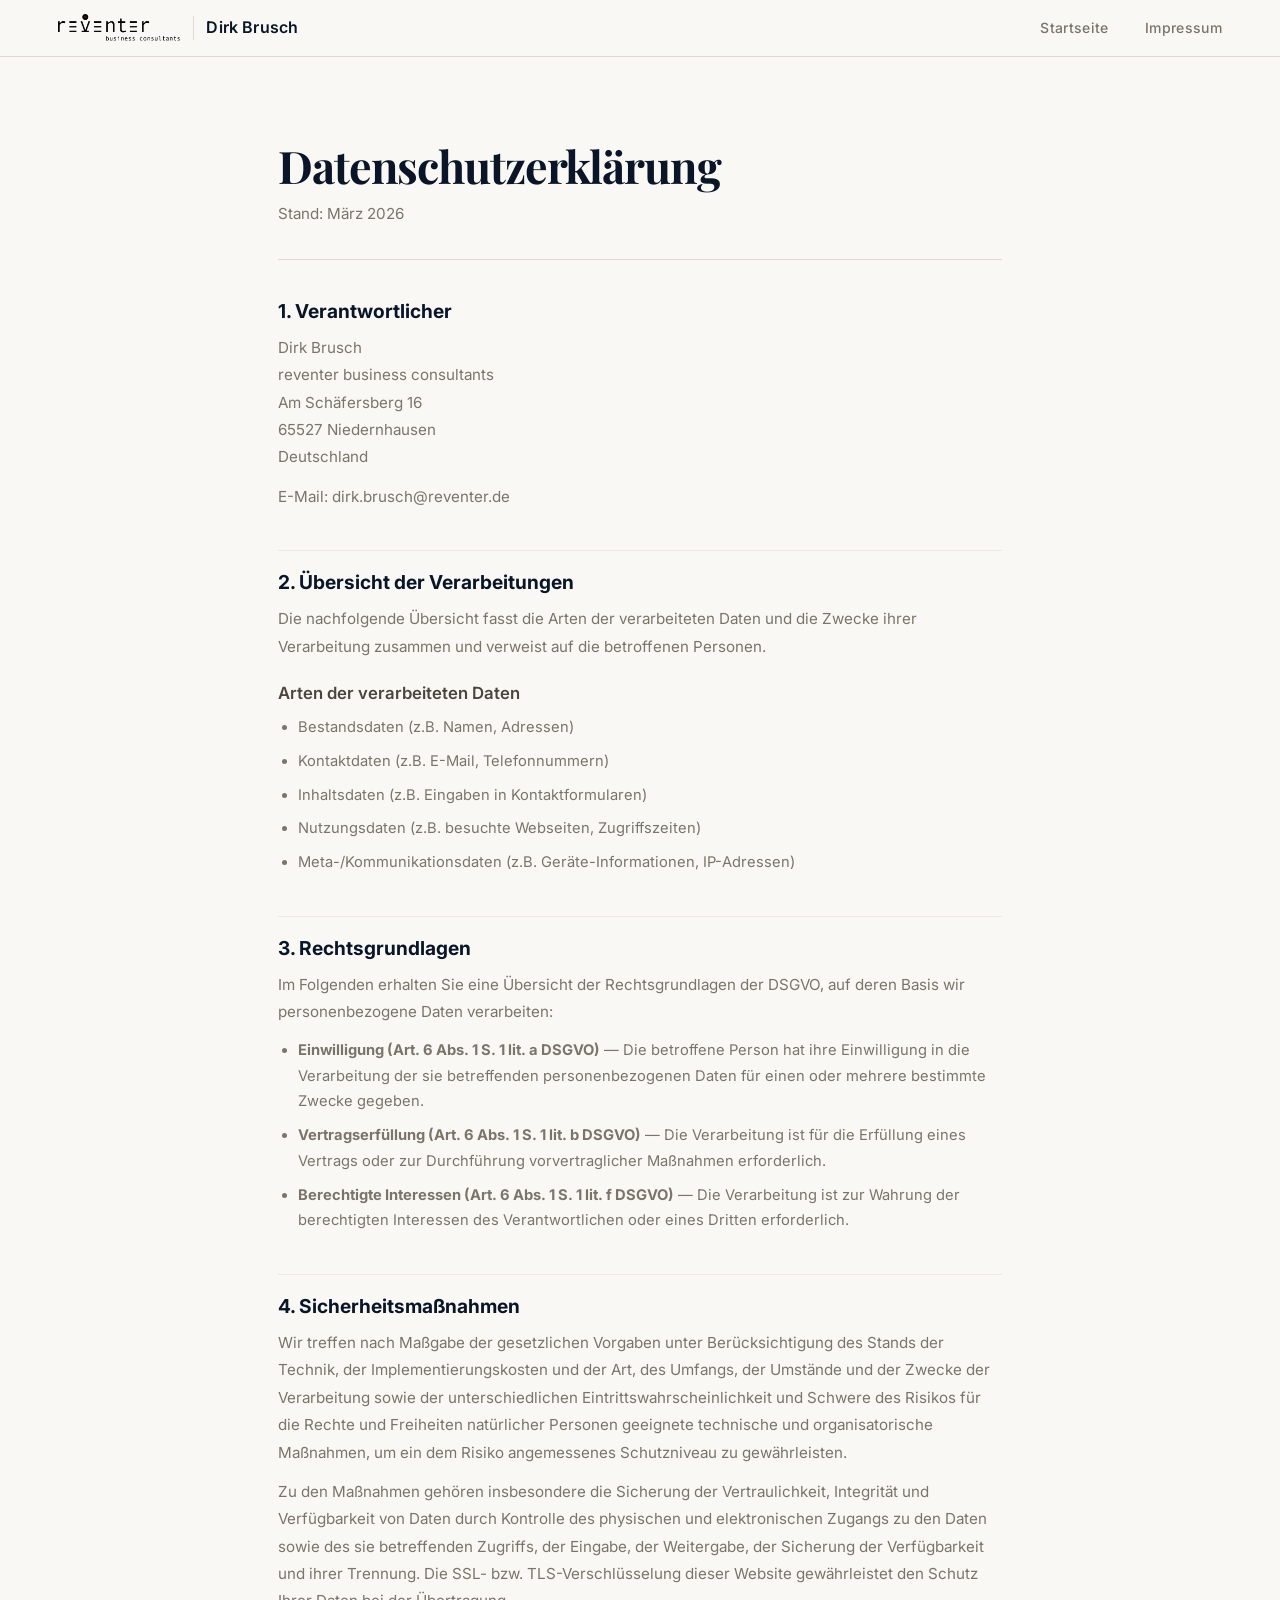
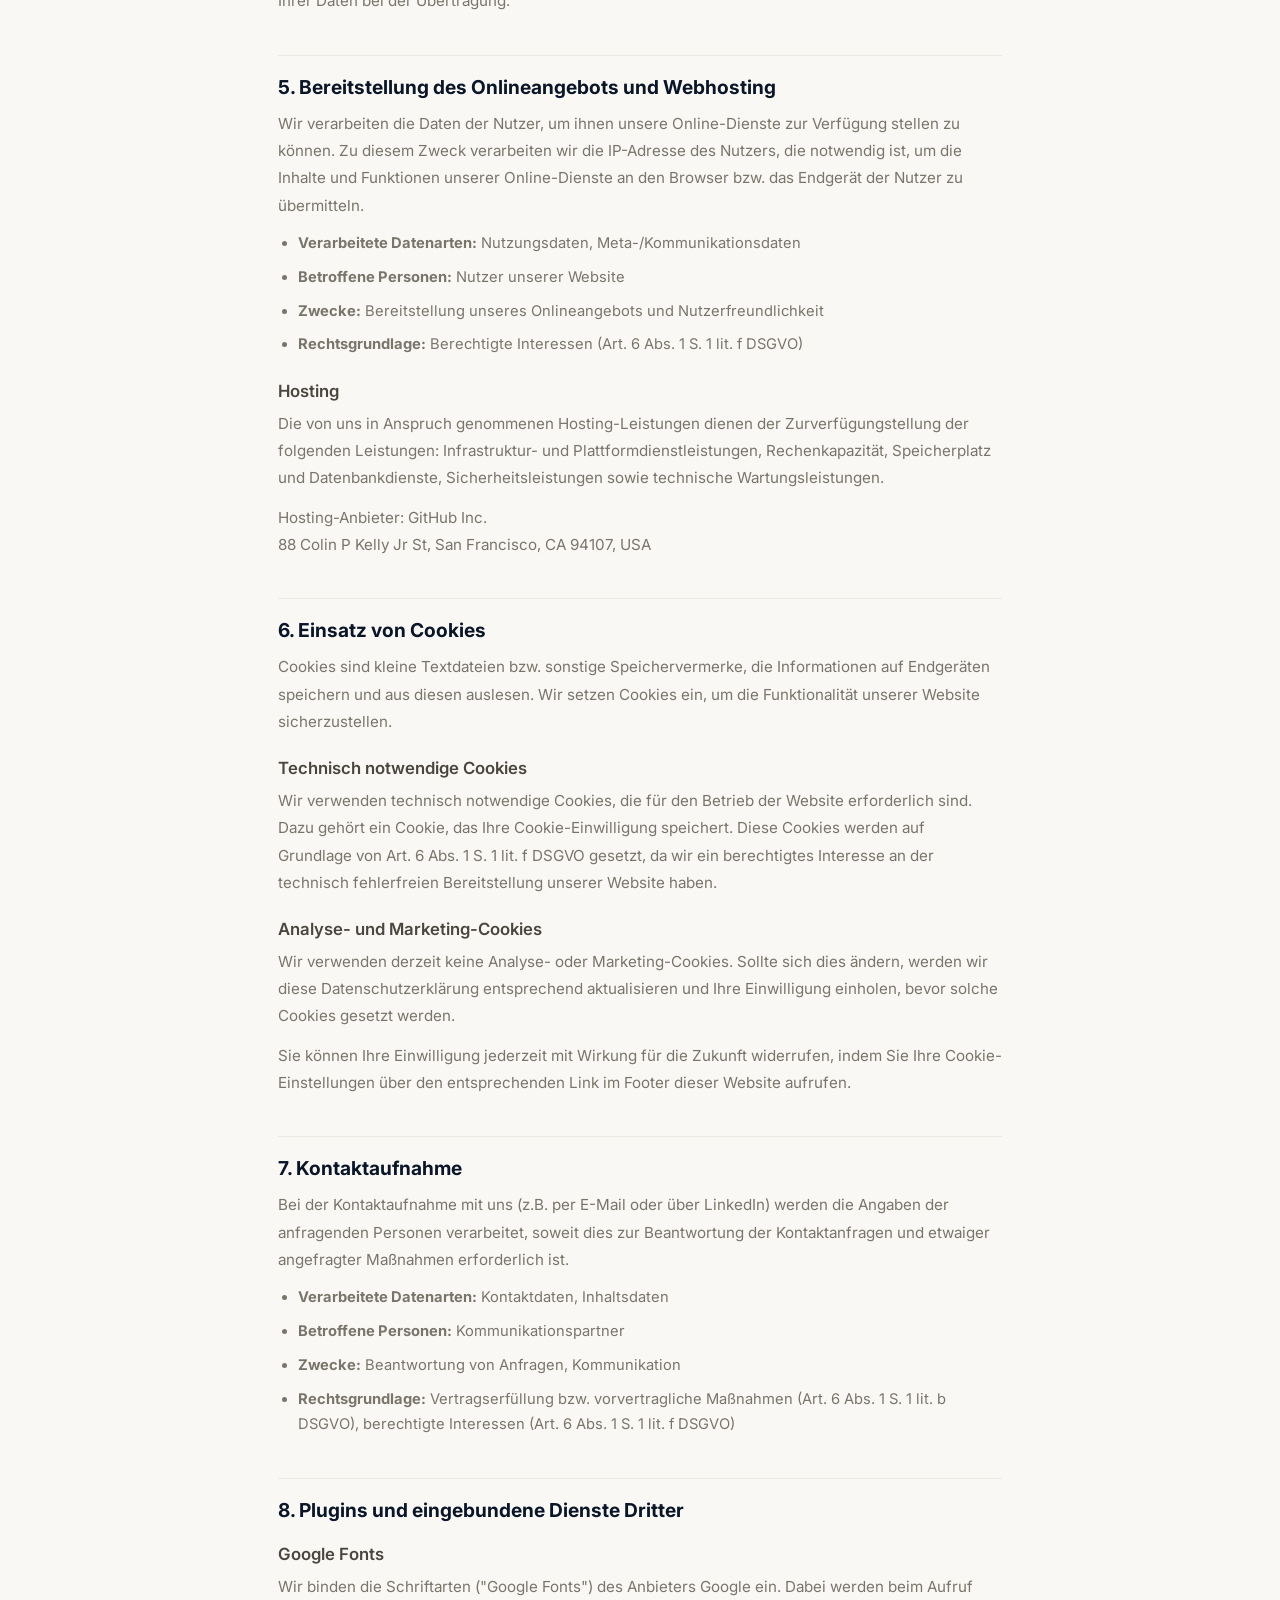
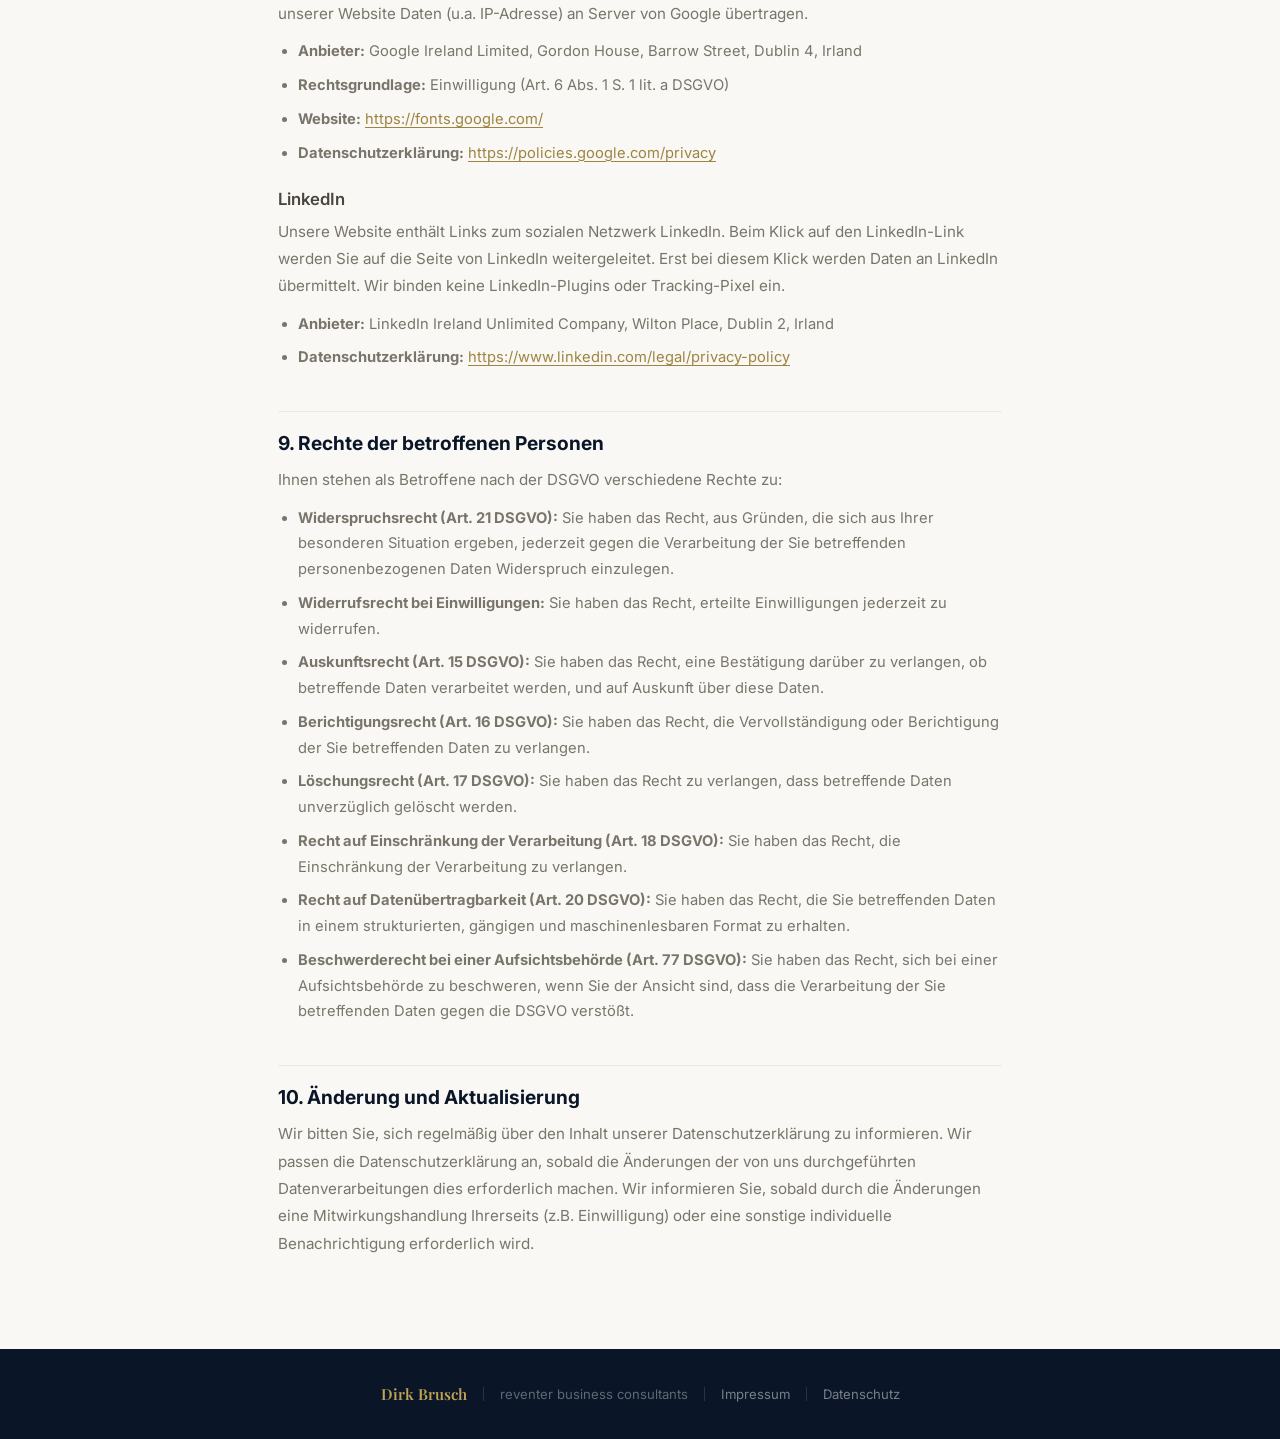
==== commit 0d57a6e9: "Impressum und Datenschutz: Platzhalter ersetzt, Logo aktualisiert - Adresse, USt-IdNr., Berufsbezeic" ====
--- a/datenschutz.html
+++ b/datenschutz.html
@@ -17,7 +17,7 @@
   <nav id="navbar" class="scrolled" aria-label="Hauptnavigation">
     <div class="nav-inner">
       <a href="index.html" class="nav-logo" aria-label="Zur Startseite">
-        <span class="nav-logo-mark">DB</span>
+        <img src="reventer-logo.png" alt="reventer" class="nav-logo-img">
         <span class="nav-logo-line"></span>
         <span class="nav-logo-text">Dirk Brusch</span>
       </a>
@@ -32,39 +32,19 @@
   <main class="legal-page">
     <div class="container legal-container">
       <h1>Datenschutzerklärung</h1>
-      <p class="legal-subtitle">Stand: [Datum eintragen, z.B. März 2026]</p>
-
-      <!-- ============================================================
-           BITTE PASSEN SIE DIE FOLGENDEN ANGABEN AN IHRE DATEN AN.
-           Alle Platzhalter sind mit [PLATZHALTER] gekennzeichnet.
-
-           HINWEIS: Diese Datenschutzerklärung basiert auf der DSGVO
-           und dem BDSG. Bitte lassen Sie sie von einem Fachanwalt
-           oder Datenschutzbeauftragten prüfen, bevor Sie sie
-           veröffentlichen.
-           ============================================================ -->
+      <p class="legal-subtitle">Stand: März 2026</p>
 
       <h2>1. Verantwortlicher</h2>
       <p>
         Dirk Brusch<br>
         reventer business consultants<br>
-        [Straße und Hausnummer]<br>
-        [PLZ] [Ort]<br>
+        Am Schäfersberg 16<br>
+        65527 Niedernhausen<br>
         Deutschland
       </p>
       <p>
-        Telefon: [Telefonnummer]<br>
         E-Mail: dirk.brusch@reventer.de
       </p>
-
-      <!-- Falls ein Datenschutzbeauftragter bestellt ist: -->
-      <!--
-      <h2>2. Datenschutzbeauftragter</h2>
-      <p>
-        [Name des Datenschutzbeauftragten]<br>
-        [Kontaktdaten]
-      </p>
-      -->
 
       <h2>2. Übersicht der Verarbeitungen</h2>
       <p>
@@ -120,18 +100,15 @@
 
       <h3>Hosting</h3>
       <p>
-        <!-- BITTE ANPASSEN: Tragen Sie hier Ihren Hosting-Provider ein -->
         Die von uns in Anspruch genommenen Hosting-Leistungen dienen der Zurverfügungstellung der
         folgenden Leistungen: Infrastruktur- und Plattformdienstleistungen, Rechenkapazität,
         Speicherplatz und Datenbankdienste, Sicherheitsleistungen sowie technische
         Wartungsleistungen.
       </p>
       <p>
-        Hosting-Anbieter: [Name des Hosting-Anbieters]<br>
-        [Adresse des Hosting-Anbieters]
-      </p>
-      <!-- Falls zutreffend: Auftragsverarbeitungsvertrag nach Art. 28 DSGVO
-           mit dem Hosting-Anbieter abgeschlossen. -->
+        Hosting-Anbieter: GitHub Inc.<br>
+        88 Colin P Kelly Jr St, San Francisco, CA 94107, USA
+      </p>
 
       <h2>6. Einsatz von Cookies</h2>
       <p>
@@ -148,9 +125,6 @@
       </p>
       <h3>Analyse- und Marketing-Cookies</h3>
       <p>
-        <!-- BITTE ANPASSEN: Falls Sie keine Analyse-Tools verwenden, können Sie
-             diesen Abschnitt entfernen oder durch "Wir verwenden keine
-             Analyse- oder Marketing-Cookies." ersetzen. -->
         Wir verwenden derzeit keine Analyse- oder Marketing-Cookies. Sollte sich dies ändern,
         werden wir diese Datenschutzerklärung entsprechend aktualisieren und Ihre Einwilligung
         einholen, bevor solche Cookies gesetzt werden.
@@ -186,10 +160,6 @@
         <li><strong>Website:</strong> <a href="https://fonts.google.com/" target="_blank" rel="noopener noreferrer">https://fonts.google.com/</a></li>
         <li><strong>Datenschutzerklärung:</strong> <a href="https://policies.google.com/privacy" target="_blank" rel="noopener noreferrer">https://policies.google.com/privacy</a></li>
       </ul>
-      <!-- HINWEIS: Alternativ können Sie Google Fonts lokal hosten, um keine
-           Daten an Google zu übermitteln. In diesem Fall kann dieser Abschnitt
-           entfernt werden. -->
-
       <h3>LinkedIn</h3>
       <p>
         Unsere Website enthält Links zum sozialen Netzwerk LinkedIn. Beim Klick auf den
--- a/style.css
+++ b/style.css
@@ -70,8 +70,9 @@
 
 /* Logo */
 .nav-logo{display:flex;align-items:center;gap:12px}
-.nav-logo-mark{font-family:var(--ff-body);font-weight:700;font-size:.85rem;color:var(--gold);background:rgba(193,163,85,.12);width:40px;height:40px;display:grid;place-items:center;border-radius:10px;letter-spacing:.06em;transition:all .35s var(--ease)}
-#navbar:not(.scrolled) .nav-logo-mark{background:rgba(193,163,85,.15);color:var(--gold-light)}
+.nav-logo-img{height:28px;width:auto;transition:all .35s var(--ease)}
+#navbar.scrolled .nav-logo-img{filter:brightness(.15)}
+#navbar:not(.scrolled) .nav-logo-img{filter:brightness(0) invert(1);opacity:.92}
 .nav-logo-line{width:1px;height:24px;background:var(--stone-100);transition:background .35s var(--ease)}
 #navbar:not(.scrolled) .nav-logo-line{background:rgba(255,255,255,.15)}
 .nav-logo-text{font-family:var(--ff-body);font-size:1rem;font-weight:600;color:var(--navy);transition:color .35s var(--ease);letter-spacing:.01em}
@@ -431,17 +432,6 @@
   .exp-card-num{font-size:2.5rem}
 }
 
-/* ================================================================
-   HERO LOGO
-   ================================================================ */
-.hero-logo{margin-bottom:24px}
-.hero-logo-img{max-width:260px;height:auto;filter:brightness(0) invert(1);opacity:.92}
-@media(max-width:1080px){
-  .hero-logo{display:flex;justify-content:center}
-}
-@media(max-width:768px){
-  .hero-logo-img{max-width:200px}
-}
 
 /* ================================================================
    FOOTER LINKS
--- a/legal.css
+++ b/legal.css
@@ -80,11 +80,3 @@
   color: var(--gold);
 }
 
-/* Kommentar-Platzhalter visuell hervorheben */
-.legal-page p:has([PLATZHALTER]),
-.legal-page p:empty + p {
-  background: rgba(193,163,85,.08);
-  border-left: 3px solid var(--gold);
-  padding: 12px 16px;
-  border-radius: 0 8px 8px 0;
-}
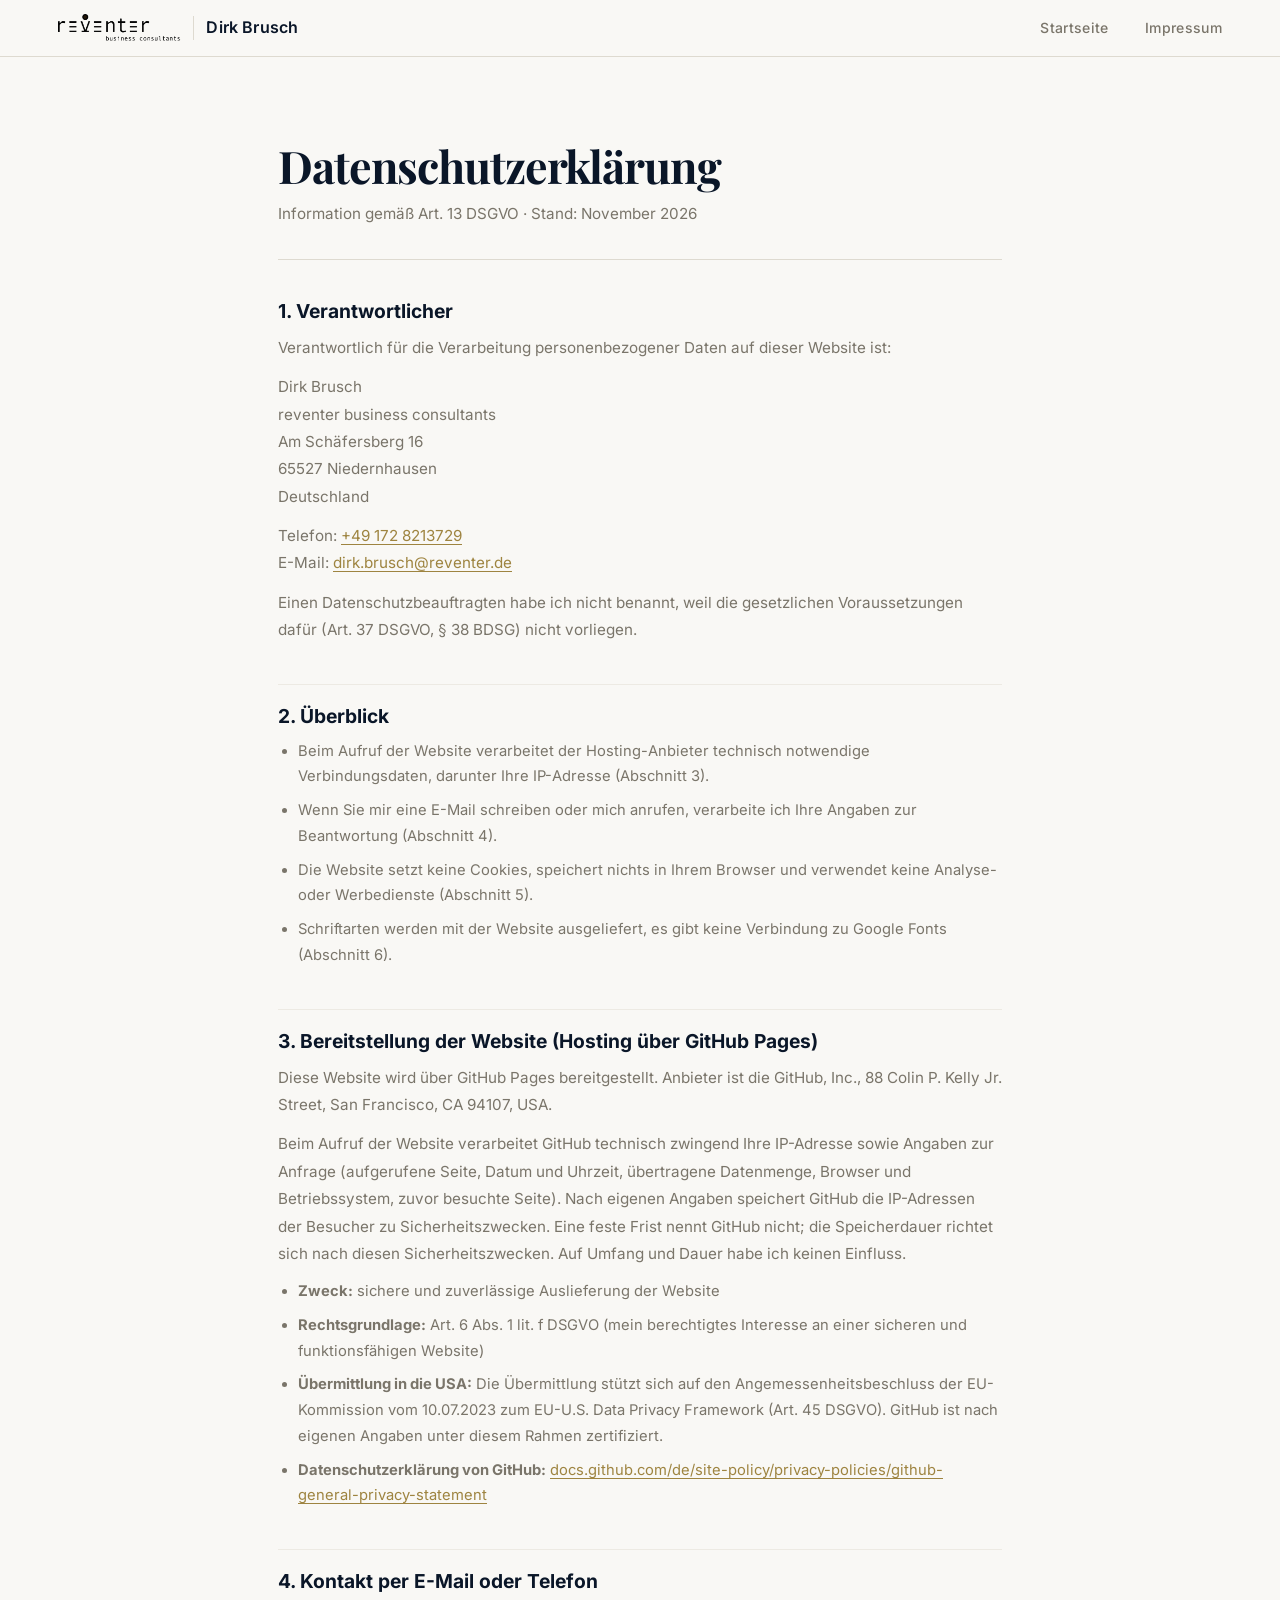
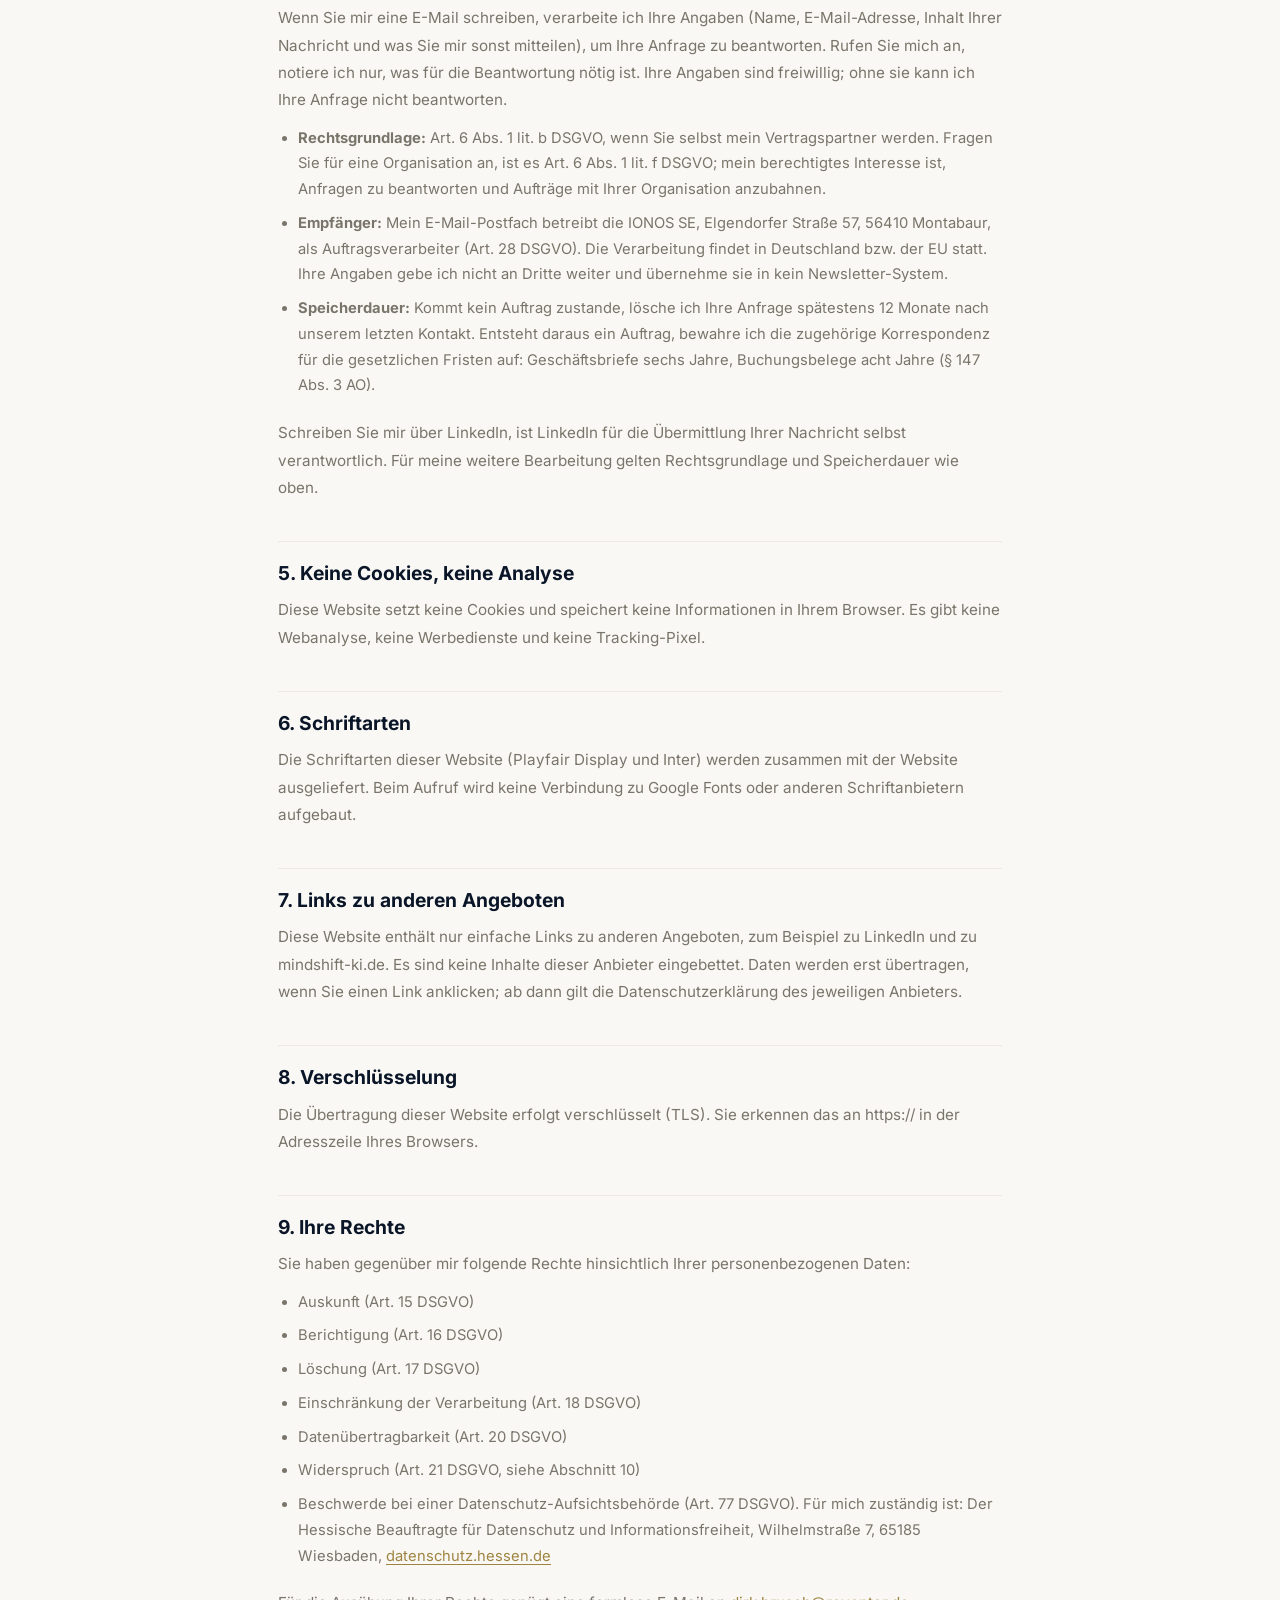
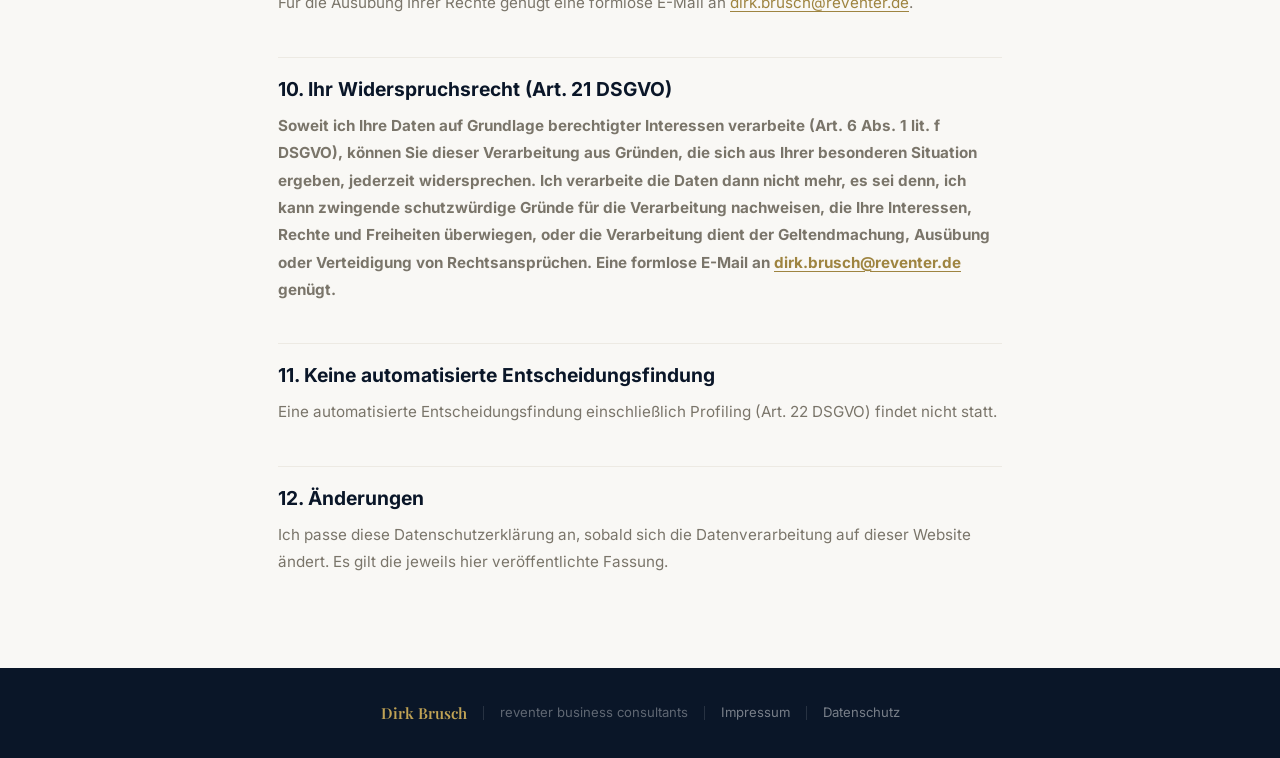
==== commit 9e0372d8: "Rechtstexte aktualisiert, Google Fonts lokal, Cookie-Banner entfernt - Impressum: OS-Plattform-Link " ====
--- a/datenschutz.html
+++ b/datenschutz.html
@@ -5,9 +5,7 @@
   <meta name="viewport" content="width=device-width, initial-scale=1.0">
   <title>Datenschutzerklärung — Dirk Brusch | reventer business consultants</title>
   <meta name="robots" content="noindex, nofollow">
-  <link rel="preconnect" href="https://fonts.googleapis.com">
-  <link rel="preconnect" href="https://fonts.gstatic.com" crossorigin>
-  <link href="https://fonts.googleapis.com/css2?family=Playfair+Display:wght@400;600;700&family=Inter:wght@300;400;500;600;700&display=swap" rel="stylesheet">
+  <link rel="stylesheet" href="fonts.css">
   <link rel="stylesheet" href="style.css">
   <link rel="stylesheet" href="legal.css">
 </head>
@@ -32,9 +30,10 @@
   <main class="legal-page">
     <div class="container legal-container">
       <h1>Datenschutzerklärung</h1>
-      <p class="legal-subtitle">Stand: März 2026</p>
+      <p class="legal-subtitle">Information gemäß Art. 13 DSGVO · Stand: November 2026</p>
 
       <h2>1. Verantwortlicher</h2>
+      <p>Verantwortlich für die Verarbeitung personenbezogener Daten auf dieser Website ist:</p>
       <p>
         Dirk Brusch<br>
         reventer business consultants<br>
@@ -43,158 +42,128 @@
         Deutschland
       </p>
       <p>
-        E-Mail: dirk.brusch@reventer.de
+        Telefon: <a href="tel:+491728213729">+49 172 8213729</a><br>
+        E-Mail: <a href="mailto:dirk.brusch@reventer.de">dirk.brusch@reventer.de</a>
+      </p>
+      <p>
+        Einen Datenschutzbeauftragten habe ich nicht benannt, weil die gesetzlichen
+        Voraussetzungen dafür (Art. 37 DSGVO, § 38 BDSG) nicht vorliegen.
       </p>
 
-      <h2>2. Übersicht der Verarbeitungen</h2>
-      <p>
-        Die nachfolgende Übersicht fasst die Arten der verarbeiteten Daten und die Zwecke
-        ihrer Verarbeitung zusammen und verweist auf die betroffenen Personen.
-      </p>
-      <h3>Arten der verarbeiteten Daten</h3>
+      <h2>2. Überblick</h2>
       <ul>
-        <li>Bestandsdaten (z.B. Namen, Adressen)</li>
-        <li>Kontaktdaten (z.B. E-Mail, Telefonnummern)</li>
-        <li>Inhaltsdaten (z.B. Eingaben in Kontaktformularen)</li>
-        <li>Nutzungsdaten (z.B. besuchte Webseiten, Zugriffszeiten)</li>
-        <li>Meta-/Kommunikationsdaten (z.B. Geräte-Informationen, IP-Adressen)</li>
+        <li>Beim Aufruf der Website verarbeitet der Hosting-Anbieter technisch notwendige Verbindungsdaten, darunter Ihre IP-Adresse (Abschnitt 3).</li>
+        <li>Wenn Sie mir eine E-Mail schreiben oder mich anrufen, verarbeite ich Ihre Angaben zur Beantwortung (Abschnitt 4).</li>
+        <li>Die Website setzt keine Cookies, speichert nichts in Ihrem Browser und verwendet keine Analyse- oder Werbedienste (Abschnitt 5).</li>
+        <li>Schriftarten werden mit der Website ausgeliefert, es gibt keine Verbindung zu Google Fonts (Abschnitt 6).</li>
       </ul>
 
-      <h2>3. Rechtsgrundlagen</h2>
-      <p>Im Folgenden erhalten Sie eine Übersicht der Rechtsgrundlagen der DSGVO, auf deren Basis wir personenbezogene Daten verarbeiten:</p>
+      <h2>3. Bereitstellung der Website (Hosting über GitHub Pages)</h2>
+      <p>
+        Diese Website wird über GitHub Pages bereitgestellt. Anbieter ist die GitHub, Inc.,
+        88 Colin P. Kelly Jr. Street, San Francisco, CA 94107, USA.
+      </p>
+      <p>
+        Beim Aufruf der Website verarbeitet GitHub technisch zwingend Ihre IP-Adresse sowie
+        Angaben zur Anfrage (aufgerufene Seite, Datum und Uhrzeit, übertragene Datenmenge,
+        Browser und Betriebssystem, zuvor besuchte Seite). Nach eigenen Angaben speichert GitHub
+        die IP-Adressen der Besucher zu Sicherheitszwecken. Eine feste Frist nennt GitHub nicht;
+        die Speicherdauer richtet sich nach diesen Sicherheitszwecken. Auf Umfang und Dauer habe
+        ich keinen Einfluss.
+      </p>
       <ul>
-        <li><strong>Einwilligung (Art. 6 Abs. 1 S. 1 lit. a DSGVO)</strong> — Die betroffene Person hat ihre Einwilligung in die Verarbeitung der sie betreffenden personenbezogenen Daten für einen oder mehrere bestimmte Zwecke gegeben.</li>
-        <li><strong>Vertragserfüllung (Art. 6 Abs. 1 S. 1 lit. b DSGVO)</strong> — Die Verarbeitung ist für die Erfüllung eines Vertrags oder zur Durchführung vorvertraglicher Maßnahmen erforderlich.</li>
-        <li><strong>Berechtigte Interessen (Art. 6 Abs. 1 S. 1 lit. f DSGVO)</strong> — Die Verarbeitung ist zur Wahrung der berechtigten Interessen des Verantwortlichen oder eines Dritten erforderlich.</li>
+        <li><strong>Zweck:</strong> sichere und zuverlässige Auslieferung der Website</li>
+        <li><strong>Rechtsgrundlage:</strong> Art. 6 Abs. 1 lit. f DSGVO (mein berechtigtes Interesse an einer sicheren und funktionsfähigen Website)</li>
+        <li><strong>Übermittlung in die USA:</strong> Die Übermittlung stützt sich auf den Angemessenheitsbeschluss der EU-Kommission vom 10.07.2023 zum EU-U.S. Data Privacy Framework (Art. 45 DSGVO). GitHub ist nach eigenen Angaben unter diesem Rahmen zertifiziert.</li>
+        <li><strong>Datenschutzerklärung von GitHub:</strong> <a href="https://docs.github.com/de/site-policy/privacy-policies/github-general-privacy-statement" target="_blank" rel="noopener noreferrer">docs.github.com/de/site-policy/privacy-policies/github-general-privacy-statement</a></li>
       </ul>
 
-      <h2>4. Sicherheitsmaßnahmen</h2>
+      <h2>4. Kontakt per E-Mail oder Telefon</h2>
       <p>
-        Wir treffen nach Maßgabe der gesetzlichen Vorgaben unter Berücksichtigung des Stands der
-        Technik, der Implementierungskosten und der Art, des Umfangs, der Umstände und der Zwecke
-        der Verarbeitung sowie der unterschiedlichen Eintrittswahrscheinlichkeit und Schwere des
-        Risikos für die Rechte und Freiheiten natürlicher Personen geeignete technische und
-        organisatorische Maßnahmen, um ein dem Risiko angemessenes Schutzniveau zu gewährleisten.
+        Wenn Sie mir eine E-Mail schreiben, verarbeite ich Ihre Angaben (Name, E-Mail-Adresse,
+        Inhalt Ihrer Nachricht und was Sie mir sonst mitteilen), um Ihre Anfrage zu beantworten.
+        Rufen Sie mich an, notiere ich nur, was für die Beantwortung nötig ist.
+        Ihre Angaben sind freiwillig; ohne sie kann ich Ihre Anfrage nicht beantworten.
       </p>
+      <ul>
+        <li><strong>Rechtsgrundlage:</strong> Art. 6 Abs. 1 lit. b DSGVO, wenn Sie selbst mein Vertragspartner werden. Fragen Sie für eine Organisation an, ist es Art. 6 Abs. 1 lit. f DSGVO; mein berechtigtes Interesse ist, Anfragen zu beantworten und Aufträge mit Ihrer Organisation anzubahnen.</li>
+        <li><strong>Empfänger:</strong> Mein E-Mail-Postfach betreibt die IONOS SE, Elgendorfer Straße 57, 56410 Montabaur, als Auftragsverarbeiter (Art. 28 DSGVO). Die Verarbeitung findet in Deutschland bzw. der EU statt. Ihre Angaben gebe ich nicht an Dritte weiter und übernehme sie in kein Newsletter-System.</li>
+        <li><strong>Speicherdauer:</strong> Kommt kein Auftrag zustande, lösche ich Ihre Anfrage spätestens 12 Monate nach unserem letzten Kontakt. Entsteht daraus ein Auftrag, bewahre ich die zugehörige Korrespondenz für die gesetzlichen Fristen auf: Geschäftsbriefe sechs Jahre, Buchungsbelege acht Jahre (§ 147 Abs. 3 AO).</li>
+      </ul>
       <p>
-        Zu den Maßnahmen gehören insbesondere die Sicherung der Vertraulichkeit, Integrität und
-        Verfügbarkeit von Daten durch Kontrolle des physischen und elektronischen Zugangs zu den
-        Daten sowie des sie betreffenden Zugriffs, der Eingabe, der Weitergabe, der Sicherung der
-        Verfügbarkeit und ihrer Trennung. Die SSL- bzw. TLS-Verschlüsselung dieser Website
-        gewährleistet den Schutz Ihrer Daten bei der Übertragung.
+        Schreiben Sie mir über LinkedIn, ist LinkedIn für die Übermittlung Ihrer Nachricht selbst
+        verantwortlich. Für meine weitere Bearbeitung gelten Rechtsgrundlage und Speicherdauer wie oben.
       </p>
 
-      <h2>5. Bereitstellung des Onlineangebots und Webhosting</h2>
+      <h2>5. Keine Cookies, keine Analyse</h2>
       <p>
-        Wir verarbeiten die Daten der Nutzer, um ihnen unsere Online-Dienste zur Verfügung stellen
-        zu können. Zu diesem Zweck verarbeiten wir die IP-Adresse des Nutzers, die notwendig ist,
-        um die Inhalte und Funktionen unserer Online-Dienste an den Browser bzw. das Endgerät der
-        Nutzer zu übermitteln.
-      </p>
-      <ul>
-        <li><strong>Verarbeitete Datenarten:</strong> Nutzungsdaten, Meta-/Kommunikationsdaten</li>
-        <li><strong>Betroffene Personen:</strong> Nutzer unserer Website</li>
-        <li><strong>Zwecke:</strong> Bereitstellung unseres Onlineangebots und Nutzerfreundlichkeit</li>
-        <li><strong>Rechtsgrundlage:</strong> Berechtigte Interessen (Art. 6 Abs. 1 S. 1 lit. f DSGVO)</li>
-      </ul>
-
-      <h3>Hosting</h3>
-      <p>
-        Die von uns in Anspruch genommenen Hosting-Leistungen dienen der Zurverfügungstellung der
-        folgenden Leistungen: Infrastruktur- und Plattformdienstleistungen, Rechenkapazität,
-        Speicherplatz und Datenbankdienste, Sicherheitsleistungen sowie technische
-        Wartungsleistungen.
-      </p>
-      <p>
-        Hosting-Anbieter: GitHub Inc.<br>
-        88 Colin P Kelly Jr St, San Francisco, CA 94107, USA
+        Diese Website setzt keine Cookies und speichert keine Informationen in Ihrem Browser.
+        Es gibt keine Webanalyse, keine Werbedienste und keine Tracking-Pixel.
       </p>
 
-      <h2>6. Einsatz von Cookies</h2>
+      <h2>6. Schriftarten</h2>
       <p>
-        Cookies sind kleine Textdateien bzw. sonstige Speichervermerke, die Informationen auf
-        Endgeräten speichern und aus diesen auslesen. Wir setzen Cookies ein, um die
-        Funktionalität unserer Website sicherzustellen.
-      </p>
-      <h3>Technisch notwendige Cookies</h3>
-      <p>
-        Wir verwenden technisch notwendige Cookies, die für den Betrieb der Website erforderlich
-        sind. Dazu gehört ein Cookie, das Ihre Cookie-Einwilligung speichert. Diese Cookies werden
-        auf Grundlage von Art. 6 Abs. 1 S. 1 lit. f DSGVO gesetzt, da wir ein berechtigtes
-        Interesse an der technisch fehlerfreien Bereitstellung unserer Website haben.
-      </p>
-      <h3>Analyse- und Marketing-Cookies</h3>
-      <p>
-        Wir verwenden derzeit keine Analyse- oder Marketing-Cookies. Sollte sich dies ändern,
-        werden wir diese Datenschutzerklärung entsprechend aktualisieren und Ihre Einwilligung
-        einholen, bevor solche Cookies gesetzt werden.
-      </p>
-      <p>
-        Sie können Ihre Einwilligung jederzeit mit Wirkung für die Zukunft widerrufen, indem Sie
-        Ihre Cookie-Einstellungen über den entsprechenden Link im Footer dieser Website aufrufen.
+        Die Schriftarten dieser Website (Playfair Display und Inter) werden zusammen mit der
+        Website ausgeliefert. Beim Aufruf wird keine Verbindung zu Google Fonts oder anderen
+        Schriftanbietern aufgebaut.
       </p>
 
-      <h2>7. Kontaktaufnahme</h2>
+      <h2>7. Links zu anderen Angeboten</h2>
       <p>
-        Bei der Kontaktaufnahme mit uns (z.B. per E-Mail oder über LinkedIn) werden die Angaben
-        der anfragenden Personen verarbeitet, soweit dies zur Beantwortung der Kontaktanfragen und
-        etwaiger angefragter Maßnahmen erforderlich ist.
+        Diese Website enthält nur einfache Links zu anderen Angeboten, zum Beispiel zu LinkedIn
+        und zu mindshift-ki.de. Es sind keine Inhalte dieser Anbieter eingebettet. Daten werden
+        erst übertragen, wenn Sie einen Link anklicken; ab dann gilt die Datenschutzerklärung des
+        jeweiligen Anbieters.
       </p>
+
+      <h2>8. Verschlüsselung</h2>
+      <p>
+        Die Übertragung dieser Website erfolgt verschlüsselt (TLS). Sie erkennen das an
+        https:// in der Adresszeile Ihres Browsers.
+      </p>
+
+      <h2>9. Ihre Rechte</h2>
+      <p>Sie haben gegenüber mir folgende Rechte hinsichtlich Ihrer personenbezogenen Daten:</p>
       <ul>
-        <li><strong>Verarbeitete Datenarten:</strong> Kontaktdaten, Inhaltsdaten</li>
-        <li><strong>Betroffene Personen:</strong> Kommunikationspartner</li>
-        <li><strong>Zwecke:</strong> Beantwortung von Anfragen, Kommunikation</li>
-        <li><strong>Rechtsgrundlage:</strong> Vertragserfüllung bzw. vorvertragliche Maßnahmen (Art. 6 Abs. 1 S. 1 lit. b DSGVO), berechtigte Interessen (Art. 6 Abs. 1 S. 1 lit. f DSGVO)</li>
+        <li>Auskunft (Art. 15 DSGVO)</li>
+        <li>Berichtigung (Art. 16 DSGVO)</li>
+        <li>Löschung (Art. 17 DSGVO)</li>
+        <li>Einschränkung der Verarbeitung (Art. 18 DSGVO)</li>
+        <li>Datenübertragbarkeit (Art. 20 DSGVO)</li>
+        <li>Widerspruch (Art. 21 DSGVO, siehe Abschnitt 10)</li>
+        <li>Beschwerde bei einer Datenschutz-Aufsichtsbehörde (Art. 77 DSGVO). Für mich zuständig ist: Der Hessische Beauftragte für Datenschutz und Informationsfreiheit, Wilhelmstraße 7, 65185 Wiesbaden, <a href="https://datenschutz.hessen.de" target="_blank" rel="noopener noreferrer">datenschutz.hessen.de</a></li>
       </ul>
+      <p>
+        Für die Ausübung Ihrer Rechte genügt eine formlose E-Mail an
+        <a href="mailto:dirk.brusch@reventer.de">dirk.brusch@reventer.de</a>.
+      </p>
 
-      <h2>8. Plugins und eingebundene Dienste Dritter</h2>
+      <h2>10. Ihr Widerspruchsrecht (Art. 21 DSGVO)</h2>
+      <p>
+        <strong>Soweit ich Ihre Daten auf Grundlage berechtigter Interessen verarbeite
+        (Art. 6 Abs. 1 lit. f DSGVO), können Sie dieser Verarbeitung aus Gründen, die sich aus
+        Ihrer besonderen Situation ergeben, jederzeit widersprechen. Ich verarbeite die Daten
+        dann nicht mehr, es sei denn, ich kann zwingende schutzwürdige Gründe für die
+        Verarbeitung nachweisen, die Ihre Interessen, Rechte und Freiheiten überwiegen, oder
+        die Verarbeitung dient der Geltendmachung, Ausübung oder Verteidigung von
+        Rechtsansprüchen. Eine formlose E-Mail an
+        <a href="mailto:dirk.brusch@reventer.de">dirk.brusch@reventer.de</a> genügt.</strong>
+      </p>
 
-      <h3>Google Fonts</h3>
+      <h2>11. Keine automatisierte Entscheidungsfindung</h2>
       <p>
-        Wir binden die Schriftarten ("Google Fonts") des Anbieters Google ein. Dabei werden beim
-        Aufruf unserer Website Daten (u.a. IP-Adresse) an Server von Google übertragen.
+        Eine automatisierte Entscheidungsfindung einschließlich Profiling (Art. 22 DSGVO) findet
+        nicht statt.
       </p>
-      <ul>
-        <li><strong>Anbieter:</strong> Google Ireland Limited, Gordon House, Barrow Street, Dublin 4, Irland</li>
-        <li><strong>Rechtsgrundlage:</strong> Einwilligung (Art. 6 Abs. 1 S. 1 lit. a DSGVO)</li>
-        <li><strong>Website:</strong> <a href="https://fonts.google.com/" target="_blank" rel="noopener noreferrer">https://fonts.google.com/</a></li>
-        <li><strong>Datenschutzerklärung:</strong> <a href="https://policies.google.com/privacy" target="_blank" rel="noopener noreferrer">https://policies.google.com/privacy</a></li>
-      </ul>
-      <h3>LinkedIn</h3>
+
+      <h2>12. Änderungen</h2>
       <p>
-        Unsere Website enthält Links zum sozialen Netzwerk LinkedIn. Beim Klick auf den
-        LinkedIn-Link werden Sie auf die Seite von LinkedIn weitergeleitet. Erst bei diesem Klick
-        werden Daten an LinkedIn übermittelt. Wir binden keine LinkedIn-Plugins oder
-        Tracking-Pixel ein.
-      </p>
-      <ul>
-        <li><strong>Anbieter:</strong> LinkedIn Ireland Unlimited Company, Wilton Place, Dublin 2, Irland</li>
-        <li><strong>Datenschutzerklärung:</strong> <a href="https://www.linkedin.com/legal/privacy-policy" target="_blank" rel="noopener noreferrer">https://www.linkedin.com/legal/privacy-policy</a></li>
-      </ul>
-
-      <h2>9. Rechte der betroffenen Personen</h2>
-      <p>Ihnen stehen als Betroffene nach der DSGVO verschiedene Rechte zu:</p>
-      <ul>
-        <li><strong>Widerspruchsrecht (Art. 21 DSGVO):</strong> Sie haben das Recht, aus Gründen, die sich aus Ihrer besonderen Situation ergeben, jederzeit gegen die Verarbeitung der Sie betreffenden personenbezogenen Daten Widerspruch einzulegen.</li>
-        <li><strong>Widerrufsrecht bei Einwilligungen:</strong> Sie haben das Recht, erteilte Einwilligungen jederzeit zu widerrufen.</li>
-        <li><strong>Auskunftsrecht (Art. 15 DSGVO):</strong> Sie haben das Recht, eine Bestätigung darüber zu verlangen, ob betreffende Daten verarbeitet werden, und auf Auskunft über diese Daten.</li>
-        <li><strong>Berichtigungsrecht (Art. 16 DSGVO):</strong> Sie haben das Recht, die Vervollständigung oder Berichtigung der Sie betreffenden Daten zu verlangen.</li>
-        <li><strong>Löschungsrecht (Art. 17 DSGVO):</strong> Sie haben das Recht zu verlangen, dass betreffende Daten unverzüglich gelöscht werden.</li>
-        <li><strong>Recht auf Einschränkung der Verarbeitung (Art. 18 DSGVO):</strong> Sie haben das Recht, die Einschränkung der Verarbeitung zu verlangen.</li>
-        <li><strong>Recht auf Datenübertragbarkeit (Art. 20 DSGVO):</strong> Sie haben das Recht, die Sie betreffenden Daten in einem strukturierten, gängigen und maschinenlesbaren Format zu erhalten.</li>
-        <li><strong>Beschwerderecht bei einer Aufsichtsbehörde (Art. 77 DSGVO):</strong> Sie haben das Recht, sich bei einer Aufsichtsbehörde zu beschweren, wenn Sie der Ansicht sind, dass die Verarbeitung der Sie betreffenden Daten gegen die DSGVO verstößt.</li>
-      </ul>
-
-      <h2>10. Änderung und Aktualisierung</h2>
-      <p>
-        Wir bitten Sie, sich regelmäßig über den Inhalt unserer Datenschutzerklärung zu
-        informieren. Wir passen die Datenschutzerklärung an, sobald die Änderungen der von uns
-        durchgeführten Datenverarbeitungen dies erforderlich machen. Wir informieren Sie, sobald
-        durch die Änderungen eine Mitwirkungshandlung Ihrerseits (z.B. Einwilligung) oder eine
-        sonstige individuelle Benachrichtigung erforderlich wird.
+        Ich passe diese Datenschutzerklärung an, sobald sich die Datenverarbeitung auf dieser
+        Website ändert. Es gilt die jeweils hier veröffentlichte Fassung.
       </p>
 
     </div>
+
   </main>
 
   <!-- FOOTER -->
--- a/fonts.css
+++ b/fonts.css
@@ -0,0 +1,57 @@
+/* Selbst gehostete Schriften (SIL Open Font License) — keine Verbindung zu Google Fonts.
+   Variable Fonts: Playfair Display 400–900 (normal + kursiv), Inter 100–900. */
+
+/* latin-ext */
+@font-face {
+  font-family: 'Playfair Display';
+  font-style: normal;
+  font-weight: 400 900;
+  font-display: swap;
+  src: url(fonts/playfairdisplay-normal-latin-ext.woff2) format('woff2');
+  unicode-range: U+0100-02BA, U+02BD-02C5, U+02C7-02CC, U+02CE-02D7, U+02DD-02FF, U+0304, U+0308, U+0329, U+1D00-1DBF, U+1E00-1E9F, U+1EF2-1EFF, U+2020, U+20A0-20AB, U+20AD-20C0, U+2113, U+2C60-2C7F, U+A720-A7FF;
+}
+/* latin */
+@font-face {
+  font-family: 'Playfair Display';
+  font-style: normal;
+  font-weight: 400 900;
+  font-display: swap;
+  src: url(fonts/playfairdisplay-normal-latin.woff2) format('woff2');
+  unicode-range: U+0000-00FF, U+0131, U+0152-0153, U+02BB-02BC, U+02C6, U+02DA, U+02DC, U+0304, U+0308, U+0329, U+2000-206F, U+20AC, U+2122, U+2191, U+2193, U+2212, U+2215, U+FEFF, U+FFFD;
+}
+/* latin-ext */
+@font-face {
+  font-family: 'Playfair Display';
+  font-style: italic;
+  font-weight: 400 900;
+  font-display: swap;
+  src: url(fonts/playfairdisplay-italic-latin-ext.woff2) format('woff2');
+  unicode-range: U+0100-02BA, U+02BD-02C5, U+02C7-02CC, U+02CE-02D7, U+02DD-02FF, U+0304, U+0308, U+0329, U+1D00-1DBF, U+1E00-1E9F, U+1EF2-1EFF, U+2020, U+20A0-20AB, U+20AD-20C0, U+2113, U+2C60-2C7F, U+A720-A7FF;
+}
+/* latin */
+@font-face {
+  font-family: 'Playfair Display';
+  font-style: italic;
+  font-weight: 400 900;
+  font-display: swap;
+  src: url(fonts/playfairdisplay-italic-latin.woff2) format('woff2');
+  unicode-range: U+0000-00FF, U+0131, U+0152-0153, U+02BB-02BC, U+02C6, U+02DA, U+02DC, U+0304, U+0308, U+0329, U+2000-206F, U+20AC, U+2122, U+2191, U+2193, U+2212, U+2215, U+FEFF, U+FFFD;
+}
+/* latin-ext */
+@font-face {
+  font-family: 'Inter';
+  font-style: normal;
+  font-weight: 100 900;
+  font-display: swap;
+  src: url(fonts/inter-latin-ext.woff2) format('woff2');
+  unicode-range: U+0100-02BA, U+02BD-02C5, U+02C7-02CC, U+02CE-02D7, U+02DD-02FF, U+0304, U+0308, U+0329, U+1D00-1DBF, U+1E00-1E9F, U+1EF2-1EFF, U+2020, U+20A0-20AB, U+20AD-20C0, U+2113, U+2C60-2C7F, U+A720-A7FF;
+}
+/* latin */
+@font-face {
+  font-family: 'Inter';
+  font-style: normal;
+  font-weight: 100 900;
+  font-display: swap;
+  src: url(fonts/inter-latin.woff2) format('woff2');
+  unicode-range: U+0000-00FF, U+0131, U+0152-0153, U+02BB-02BC, U+02C6, U+02DA, U+02DC, U+0304, U+0308, U+0329, U+2000-206F, U+20AC, U+2122, U+2191, U+2193, U+2212, U+2215, U+FEFF, U+FFFD;
+}
--- a/style.css
+++ b/style.css
@@ -136,9 +136,13 @@
 .hero-title span{display:block}
 .hero-title em{font-style:italic;background:linear-gradient(135deg,var(--gold) 0%,var(--gold-light) 50%,var(--gold) 100%);-webkit-background-clip:text;-webkit-text-fill-color:transparent;background-clip:text}
 
-.hero-sub{font-size:1.1rem;color:rgba(255,255,255,.55);line-height:1.8;max-width:500px;margin-bottom:44px}
-
-.hero-actions{display:flex;gap:14px;flex-wrap:wrap}
+.hero-sub{font-size:1.1rem;color:rgba(255,255,255,.55);line-height:1.8;max-width:500px;margin-bottom:36px}
+
+.hero-actions{display:flex;gap:14px;flex-wrap:wrap;margin-bottom:28px}
+
+/* Trust strip — Social Proof (Regel 6) */
+.hero-trust{display:flex;gap:24px;flex-wrap:wrap}
+.hero-trust span{font-size:.78rem;font-weight:500;color:rgba(255,255,255,.38);letter-spacing:.02em;white-space:nowrap}
 
 /* Portrait */
 .hero-portrait{display:flex;flex-direction:column;align-items:center;gap:20px}
@@ -162,7 +166,7 @@
 .stats{padding:0;position:relative;z-index:3;margin-top:-48px}
 .stats .container{background:var(--white);border-radius:var(--radius-lg);box-shadow:var(--shadow-l);border:1px solid var(--stone-50);padding:52px 48px}
 
-.stats-grid{display:grid;grid-template-columns:repeat(4,1fr);gap:32px;text-align:center}
+.stats-grid{display:grid;grid-template-columns:repeat(5,1fr);gap:32px;text-align:center}
 .stat{position:relative}
 .stat:not(:last-child)::after{content:'';position:absolute;right:0;top:10%;height:80%;width:1px;background:var(--stone-100)}
 .stat-num{font-family:var(--ff-display);font-size:3.6rem;font-weight:800;color:var(--gold-dark);line-height:1;letter-spacing:-.03em}
@@ -223,11 +227,68 @@
 .hf-card p{font-size:.9rem;color:rgba(255,255,255,.5);line-height:1.75}
 
 /* ================================================================
+   KI-VORTEIL SECTION
+   ================================================================ */
+.ki-section{padding:120px 0;background:linear-gradient(165deg,var(--navy) 0%,#0D1B30 40%,var(--navy-light) 100%);position:relative;overflow:hidden}
+.ki-section::before{content:'';position:absolute;inset:0;background:
+  radial-gradient(ellipse at 70% 30%,rgba(193,163,85,.08) 0%,transparent 55%),
+  radial-gradient(ellipse at 20% 80%,rgba(26,58,92,.3) 0%,transparent 50%);
+  pointer-events:none}
+
+.ki-hero-block{display:grid;grid-template-columns:1.3fr .7fr;gap:64px;align-items:center;margin-bottom:72px;position:relative;z-index:1}
+.ki-hero-lead{font-size:1.15rem;color:rgba(255,255,255,.55);line-height:1.85;max-width:580px}
+
+/* Orb visual */
+.ki-hero-visual{display:flex;align-items:center;justify-content:center}
+.ki-orb{position:relative;width:220px;height:220px;display:grid;place-items:center}
+.ki-orb-ring{position:absolute;border-radius:50%;border:1.5px solid rgba(193,163,85,.15);animation:kiOrbit 8s linear infinite}
+.ki-orb-ring--1{width:100%;height:100%;animation-duration:12s}
+.ki-orb-ring--2{width:72%;height:72%;animation-duration:8s;animation-direction:reverse;border-color:rgba(193,163,85,.25)}
+.ki-orb-ring--3{width:44%;height:44%;animation-duration:5s;border-color:rgba(193,163,85,.35)}
+.ki-orb-core{font-family:var(--ff-display);font-size:2rem;font-weight:800;color:var(--gold);text-shadow:0 0 40px rgba(193,163,85,.4);z-index:2}
+@keyframes kiOrbit{from{transform:rotate(0deg)}to{transform:rotate(360deg)}}
+
+/* KI Cards */
+.ki-cards{display:grid;grid-template-columns:repeat(3,1fr);gap:24px;margin-bottom:56px;position:relative;z-index:1}
+
+.ki-card{background:rgba(255,255,255,.04);border:1px solid rgba(255,255,255,.08);border-radius:var(--radius-lg);padding:40px 32px;transition:all .45s var(--ease);position:relative;overflow:hidden}
+.ki-card::before{content:'';position:absolute;top:0;left:0;right:0;height:3px;background:linear-gradient(90deg,var(--gold),var(--gold-light));transform:scaleX(0);transform-origin:left;transition:transform .5s var(--ease)}
+.ki-card:hover{background:rgba(255,255,255,.08);border-color:rgba(193,163,85,.25);transform:translateY(-6px)}
+.ki-card:hover::before{transform:scaleX(1)}
+
+.ki-card-icon{width:56px;height:56px;border-radius:14px;background:rgba(193,163,85,.1);display:grid;place-items:center;color:var(--gold);margin-bottom:24px}
+.ki-card h3{font-family:var(--ff-body);font-size:1.15rem;font-weight:700;color:var(--gold-light);margin-bottom:12px}
+.ki-card p{font-size:.9rem;color:rgba(255,255,255,.5);line-height:1.8}
+
+/* KI Statement */
+.ki-statement{text-align:center;max-width:760px;margin:0 auto;padding:40px 48px;background:rgba(193,163,85,.06);border:1px solid rgba(193,163,85,.15);border-radius:var(--radius-lg);position:relative;z-index:1}
+.ki-statement-text{font-family:var(--ff-display);font-size:1.3rem;font-style:italic;color:var(--gold-light);line-height:1.65}
+.ki-statement-text em{color:var(--gold);font-style:normal;font-weight:700}
+
+/* KI accent on expertise card */
+.exp-card--ki{background:linear-gradient(160deg,var(--navy) 0%,var(--navy-mid) 100%);border-color:rgba(193,163,85,.2)}
+.exp-card--ki h3{color:var(--gold-light)!important}
+.exp-card--ki p{color:rgba(255,255,255,.55)}
+.exp-card--ki .exp-card-num{color:rgba(193,163,85,.15)}
+.exp-card--ki .exp-card-icon{background:rgba(193,163,85,.1);border-color:rgba(193,163,85,.2);color:var(--gold)}
+.exp-card--ki:hover .exp-card-icon{background:var(--gold);color:var(--navy);border-color:var(--gold)}
+.exp-card--ki:hover .exp-card-num{color:rgba(193,163,85,.3)}
+.exp-card--ki:hover{border-color:var(--gold)}
+
+/* KI accent on method card */
+.method--ki{background:linear-gradient(160deg,var(--navy),var(--navy-mid));border-color:rgba(193,163,85,.2)}
+.method--ki h3{color:var(--gold-light)!important}
+.method--ki p{color:rgba(255,255,255,.55)}
+.method--ki .method-label{color:var(--gold)}
+.method--ki:hover{border-color:var(--gold)}
+
+/* ================================================================
    EXPERTISE
    ================================================================ */
 .expertise{padding:110px 0;background:var(--white)}
 
 .expertise-grid{display:grid;grid-template-columns:repeat(3,1fr);gap:24px}
+.expertise-grid .exp-card:last-child{grid-column:2/3}
 
 .exp-card{position:relative;background:var(--off-white);border:1px solid var(--stone-50);border-radius:var(--radius-lg);padding:44px 32px 40px;transition:all .4s var(--ease);overflow:hidden}
 .exp-card::before{content:'';position:absolute;top:0;left:0;right:0;height:3px;background:var(--gold);transform:scaleX(0);transform-origin:left;transition:transform .5s var(--ease)}
@@ -249,7 +310,7 @@
    ================================================================ */
 .methods{padding:100px 0;background:var(--off-white)}
 
-.methods-strip{display:grid;grid-template-columns:repeat(4,1fr);gap:20px}
+.methods-strip{display:grid;grid-template-columns:repeat(5,1fr);gap:20px}
 
 .method{background:var(--white);border:1px solid var(--stone-100);border-radius:var(--radius);padding:36px 28px;transition:all .4s var(--ease);position:relative}
 .method::after{content:'';position:absolute;bottom:0;left:24px;right:24px;height:2px;background:var(--gold);transform:scaleX(0);transition:transform .5s var(--ease)}
@@ -370,12 +431,19 @@
   .hero-sub{max-width:100%;margin-left:auto;margin-right:auto}
   .hero-actions{justify-content:center}
   .hero-label{justify-content:center}
+  .hero-trust{justify-content:center}
   .hero-portrait-frame{width:300px;height:380px;margin:0 auto}
   .about-grid{grid-template-columns:1fr;gap:40px}
   .expertise-grid{grid-template-columns:repeat(2,1fr)}
   .methods-strip{grid-template-columns:repeat(2,1fr)}
   .human-factor-cards{grid-template-columns:1fr}
   .human-factor{padding:48px 32px}
+  .ki-hero-block{grid-template-columns:1fr;text-align:center}
+  .ki-hero-lead{margin:0 auto}
+  .ki-orb{width:160px;height:160px}
+  .ki-cards{grid-template-columns:1fr}
+  .ki-statement{padding:32px 24px}
+  .stats-grid{grid-template-columns:repeat(3,1fr)}
   .contact-inner{grid-template-columns:1fr;gap:40px;padding:48px 36px}
 }
 
@@ -393,13 +461,19 @@
   .hero-scroll{display:none}
   .hero-portrait-frame{width:240px;height:310px}
   .hero-title{font-size:clamp(2.2rem,8vw,3rem)}
+  .hero-trust{gap:12px;justify-content:center}
+  .hero-trust span{font-size:.72rem}
 
   .stats .container{padding:36px 24px}
   .stats-grid{grid-template-columns:repeat(2,1fr);gap:20px}
+  .ki-section{padding:80px 0}
+  .ki-hero-block{gap:32px}
+  .ki-orb{width:120px;height:120px}
+  .ki-orb-core{font-size:1.4rem}
   .stat:not(:last-child)::after{display:none}
   .stat-num{font-size:2.6rem}
 
-  .about,.expertise,.methods,.strengths,.career,.contact{padding:80px 0}
+  .about,.expertise,.methods,.strengths,.career,.contact,.ki-section{padding:80px 0}
 
   .expertise-grid{grid-template-columns:1fr}
   .methods-strip{grid-template-columns:1fr}
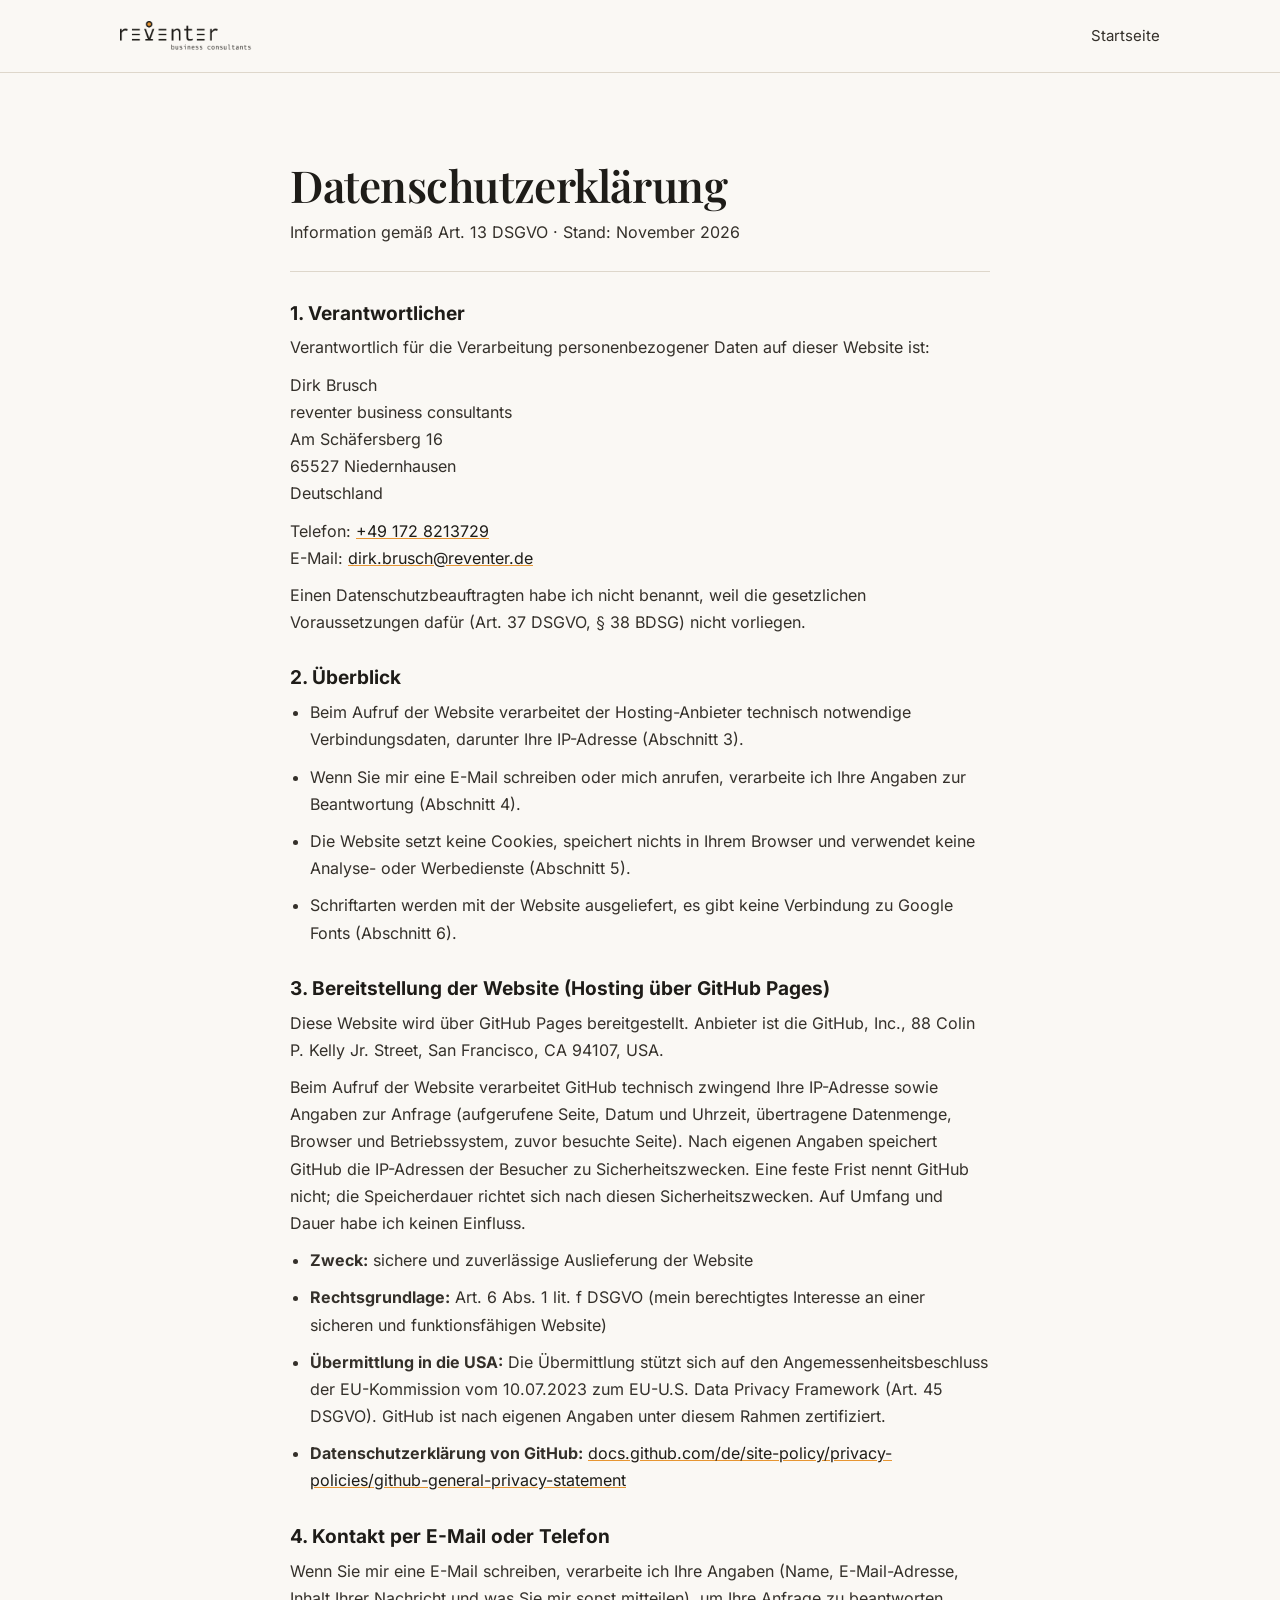
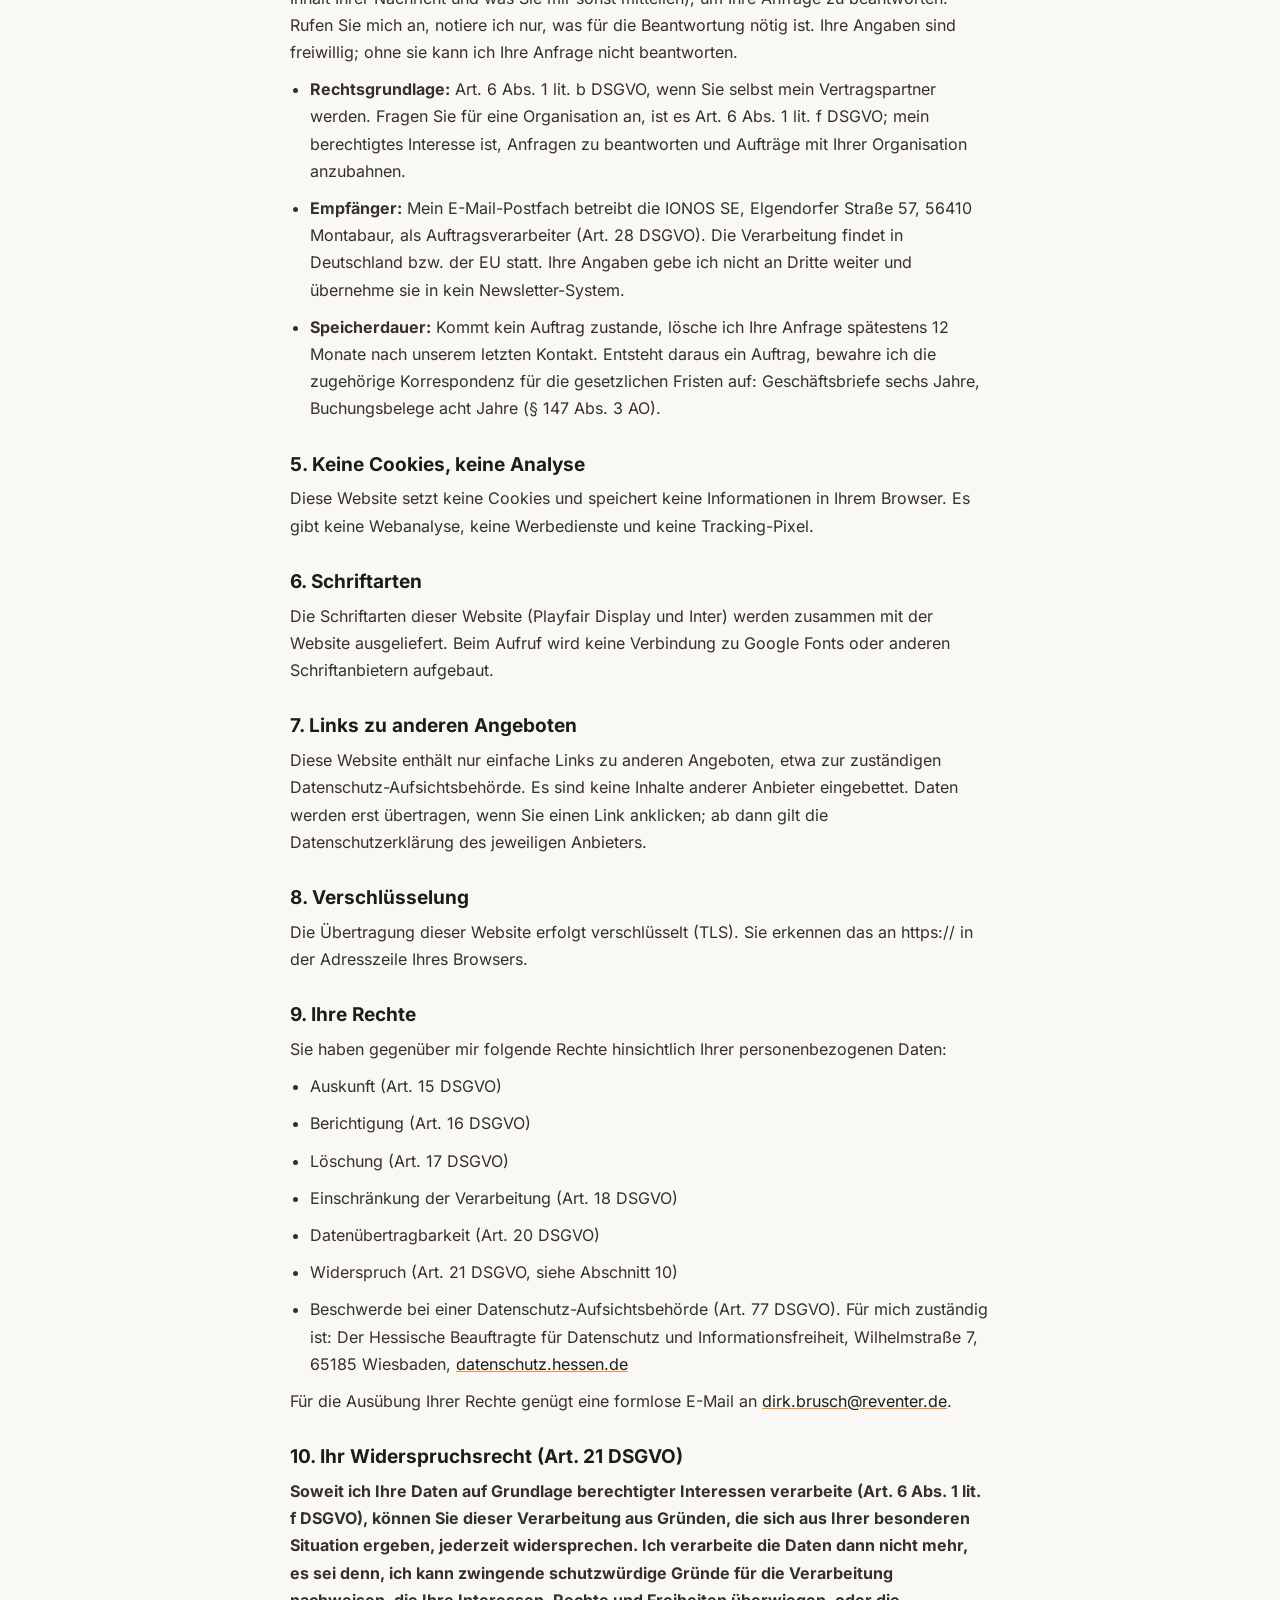
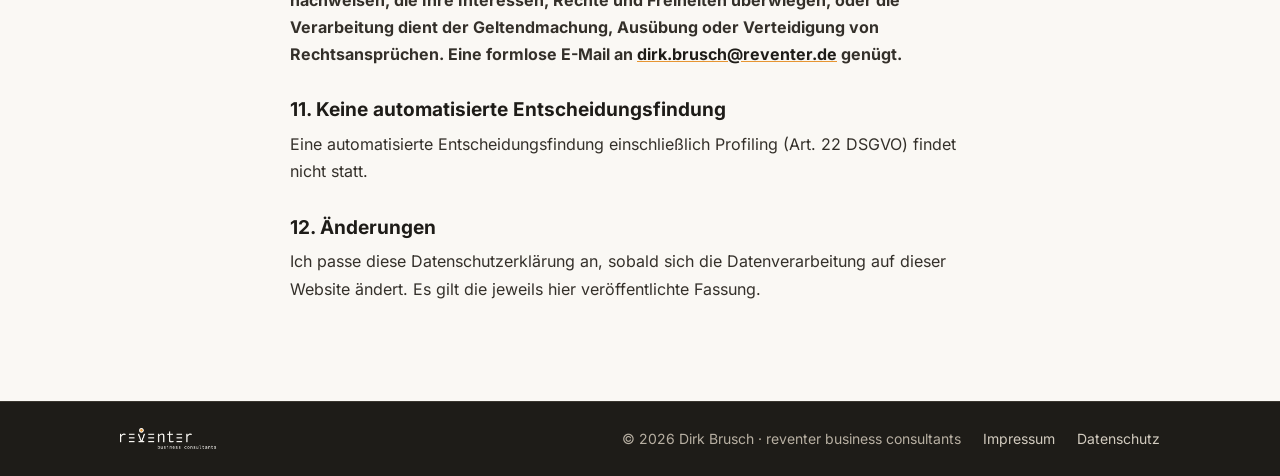
==== commit 72e320ce: "Neue Positionierung: IT-Vergaben und Auslagerungen im regulierten Finanzsektor Neue Startseite (Fina" ====
--- a/datenschutz.html
+++ b/datenschutz.html
@@ -5,30 +5,17 @@
   <meta name="viewport" content="width=device-width, initial-scale=1.0">
   <title>Datenschutzerklärung — Dirk Brusch | reventer business consultants</title>
   <meta name="robots" content="noindex, nofollow">
-  <link rel="stylesheet" href="fonts.css">
-  <link rel="stylesheet" href="style.css">
-  <link rel="stylesheet" href="legal.css">
+  <link rel="stylesheet" href="reventer.css">
 </head>
 <body>
-
-  <!-- NAVIGATION -->
-  <nav id="navbar" class="scrolled" aria-label="Hauptnavigation">
-    <div class="nav-inner">
-      <a href="index.html" class="nav-logo" aria-label="Zur Startseite">
-        <img src="reventer-logo.png" alt="reventer" class="nav-logo-img">
-        <span class="nav-logo-line"></span>
-        <span class="nav-logo-text">Dirk Brusch</span>
-      </a>
-      <div class="nav-links">
-        <a href="index.html">Startseite</a>
-        <a href="impressum.html">Impressum</a>
-      </div>
-    </div>
-  </nav>
-
-  <!-- CONTENT -->
-  <main class="legal-page">
-    <div class="container legal-container">
+<header class="site-head scrolled">
+  <div class="wrap">
+    <a class="brand" href="index.html" aria-label="Zur Startseite"><img src="img/reventer-logo-ink.png" alt="reventer business consultants" width="1400" height="317"></a>
+    <nav class="nav" style="display:flex;position:static;flex-direction:row;padding:0;border:0;background:none" aria-label="Navigation"><a href="index.html">Startseite</a></nav>
+  </div>
+</header>
+<main class="legal-page">
+    <div class="legal-container">
       <h1>Datenschutzerklärung</h1>
       <p class="legal-subtitle">Information gemäß Art. 13 DSGVO · Stand: November 2026</p>
 
@@ -90,10 +77,6 @@
         <li><strong>Empfänger:</strong> Mein E-Mail-Postfach betreibt die IONOS SE, Elgendorfer Straße 57, 56410 Montabaur, als Auftragsverarbeiter (Art. 28 DSGVO). Die Verarbeitung findet in Deutschland bzw. der EU statt. Ihre Angaben gebe ich nicht an Dritte weiter und übernehme sie in kein Newsletter-System.</li>
         <li><strong>Speicherdauer:</strong> Kommt kein Auftrag zustande, lösche ich Ihre Anfrage spätestens 12 Monate nach unserem letzten Kontakt. Entsteht daraus ein Auftrag, bewahre ich die zugehörige Korrespondenz für die gesetzlichen Fristen auf: Geschäftsbriefe sechs Jahre, Buchungsbelege acht Jahre (§ 147 Abs. 3 AO).</li>
       </ul>
-      <p>
-        Schreiben Sie mir über LinkedIn, ist LinkedIn für die Übermittlung Ihrer Nachricht selbst
-        verantwortlich. Für meine weitere Bearbeitung gelten Rechtsgrundlage und Speicherdauer wie oben.
-      </p>
 
       <h2>5. Keine Cookies, keine Analyse</h2>
       <p>
@@ -110,8 +93,8 @@
 
       <h2>7. Links zu anderen Angeboten</h2>
       <p>
-        Diese Website enthält nur einfache Links zu anderen Angeboten, zum Beispiel zu LinkedIn
-        und zu mindshift-ki.de. Es sind keine Inhalte dieser Anbieter eingebettet. Daten werden
+        Diese Website enthält nur einfache Links zu anderen Angeboten, etwa zur zuständigen
+        Datenschutz-Aufsichtsbehörde. Es sind keine Inhalte anderer Anbieter eingebettet. Daten werden
         erst übertragen, wenn Sie einen Link anklicken; ab dann gilt die Datenschutzerklärung des
         jeweiligen Anbieters.
       </p>
@@ -165,19 +148,11 @@
     </div>
 
   </main>
-
-  <!-- FOOTER -->
-  <footer class="footer">
-    <div class="container footer-inner">
-      <span class="footer-brand">Dirk Brusch</span>
-      <span class="footer-sep"></span>
-      <span class="footer-text">reventer business consultants</span>
-      <span class="footer-sep"></span>
-      <a href="impressum.html" class="footer-link">Impressum</a>
-      <span class="footer-sep"></span>
-      <a href="datenschutz.html" class="footer-link">Datenschutz</a>
-    </div>
-  </footer>
-
+<footer class="site-foot">
+  <div class="wrap">
+    <img src="img/reventer-logo-light.png" alt="reventer business consultants" width="1400" height="317">
+    <div>© 2026 Dirk Brusch · reventer business consultants<a href="impressum.html">Impressum</a><a href="datenschutz.html">Datenschutz</a></div>
+  </div>
+</footer>
 </body>
-</html>+</html>
--- a/reventer.css
+++ b/reventer.css
@@ -0,0 +1,237 @@
+/* reventer.de · Gestaltungssystem 2026-11 (aus dem Logo abgeleitet: Tinte, Papier, Orange) */
+@font-face{font-family:'Playfair Display';font-style:normal;font-weight:400 900;font-display:swap;src:url(fonts/playfairdisplay-normal-latin.woff2) format('woff2');unicode-range:U+0000-00FF,U+0131,U+0152-0153,U+02BB-02BC,U+02C6,U+02DA,U+02DC,U+2000-206F,U+20AC,U+2122,U+2212}
+@font-face{font-family:'Playfair Display';font-style:normal;font-weight:400 900;font-display:swap;src:url(fonts/playfairdisplay-normal-latin-ext.woff2) format('woff2');unicode-range:U+0100-02BA,U+1E00-1EFF,U+20A0-20C0}
+@font-face{font-family:'Inter';font-style:normal;font-weight:100 900;font-display:swap;src:url(fonts/inter-latin.woff2) format('woff2');unicode-range:U+0000-00FF,U+0131,U+0152-0153,U+2000-206F,U+20AC,U+2122,U+2212}
+@font-face{font-family:'Inter';font-style:normal;font-weight:100 900;font-display:swap;src:url(fonts/inter-latin-ext.woff2) format('woff2');unicode-range:U+0100-02BA,U+1E00-1EFF,U+20A0-20C0}
+@font-face{font-family:'Plex Mono';font-weight:400;font-display:swap;src:url(fonts/plexmono-400.woff2) format('woff2')}
+@font-face{font-family:'Plex Mono';font-weight:500;font-display:swap;src:url(fonts/plexmono-500.woff2) format('woff2')}
+@font-face{font-family:'Plex Mono';font-weight:600;font-display:swap;src:url(fonts/plexmono-600.woff2) format('woff2')}
+
+:root{
+  --ink:#1E1C18;--ink-2:#34302A;--muted:#5A544B;--line:#DED7CB;--paper:#FAF8F4;--paper-2:#F2EDE4;--white:#fff;
+  --orange:#E79531;--orange-text:#A95A12;--on-dark:#D2CBBF;--on-dark-2:#B7AFA2;
+  --serif:'Playfair Display',Georgia,serif;--sans:'Inter',system-ui,-apple-system,Segoe UI,sans-serif;--mono:'Plex Mono',Consolas,monospace;
+  --wrap:1120px;--gut:clamp(16px,4vw,40px)
+}
+*{box-sizing:border-box;margin:0;padding:0}
+html{scroll-behavior:smooth;scroll-padding-top:84px}
+body{background:var(--paper);color:var(--ink);font-family:var(--sans);font-size:17px;line-height:1.6;-webkit-font-smoothing:antialiased;text-rendering:optimizeLegibility}
+img{max-width:100%;height:auto;display:block}
+a{color:inherit}
+.wrap{max-width:var(--wrap);margin:0 auto;padding:0 var(--gut)}
+.skip{position:absolute;left:-999px;top:0;background:var(--ink);color:var(--paper);padding:10px 14px;z-index:100}
+.skip:focus{left:8px;top:8px}
+:focus-visible{outline:2px solid var(--orange);outline-offset:3px}
+
+.kicker{font-family:var(--mono);font-size:13px;letter-spacing:.06em;text-transform:uppercase;font-weight:500;color:var(--muted)}
+.kicker .o{color:var(--orange-text)}
+.rule{width:56px;height:2px;background:var(--orange);margin:14px 0 22px}
+.dot{display:inline-block;flex:none;width:10px;height:10px;border-radius:50%;background:var(--orange)}
+h1,h2,.serif{font-family:var(--serif);font-weight:600;letter-spacing:-.01em;line-height:1.1}
+h2{font-size:clamp(30px,3.6vw,44px)}
+h3{font-size:19px;line-height:1.3}
+.lead{font-size:clamp(17px,1.5vw,19px);line-height:1.65;color:var(--ink-2);max-width:760px}
+section{padding:clamp(64px,9vw,112px) 0}
+.alt{background:var(--paper-2)}
+.dark{background:var(--ink);color:var(--paper)}
+.dark .kicker{color:var(--on-dark-2)}
+
+/* Buttons */
+.btn{display:inline-flex;align-items:center;gap:10px;font-family:var(--sans);font-weight:600;font-size:16px;text-decoration:none;padding:14px 22px;border-radius:2px;border:1.5px solid var(--ink);transition:background .2s,color .2s,border-color .2s}
+.btn-primary{background:var(--ink);color:var(--paper)}
+.btn-primary:hover{background:#000}
+.btn-primary .dot{width:8px;height:8px}
+.btn-ghost{background:transparent;color:var(--ink)}
+.btn-ghost:hover{background:var(--ink);color:var(--paper)}
+.dark .btn-primary{background:var(--orange);border-color:var(--orange);color:var(--ink)}
+.dark .btn-primary:hover{background:#f3a443}
+.dark .btn-ghost{border-color:var(--on-dark-2);color:var(--paper)}
+.dark .btn-ghost:hover{background:var(--paper);color:var(--ink)}
+
+/* Kopf */
+.site-head{position:sticky;top:0;z-index:50;background:rgba(250,248,244,.94);backdrop-filter:saturate(1.2) blur(8px);border-bottom:1px solid transparent;transition:border-color .2s}
+.site-head.scrolled{border-bottom-color:var(--line)}
+.site-head .wrap{display:flex;align-items:center;justify-content:space-between;height:72px;gap:24px}
+.brand img{height:30px;width:auto}
+.site-foot img{height:22px!important}
+.nav{display:flex;align-items:center;gap:26px}
+.nav a{font-size:15px;text-decoration:none;color:var(--ink-2)}
+.nav a:hover{color:var(--ink)}
+.nav .btn{padding:9px 16px;font-size:14px}
+.nav .btn-primary,.nav .btn-primary:hover{color:var(--paper)}
+.menu-btn{display:none;background:none;border:0;width:44px;height:44px;cursor:pointer}
+.menu-btn span{display:block;width:22px;height:2px;background:var(--ink);margin:5px auto}
+
+/* Hero */
+.hero{padding:clamp(40px,7vw,88px) 0 0}
+.hero-grid{display:grid;grid-template-columns:minmax(0,1.5fr) minmax(0,1fr);gap:clamp(32px,5vw,72px);align-items:center}
+.hero h1{font-size:clamp(40px,5.6vw,68px);margin-top:16px}
+.hero .claim{display:flex;align-items:center;gap:14px;margin-top:28px;font-size:clamp(19px,1.9vw,23px);font-weight:600;letter-spacing:-.005em}
+.hero .lead{margin-top:16px}
+.hero .ctas{display:flex;flex-wrap:wrap;gap:12px;margin-top:32px}
+.hero .note{margin-top:14px;font-size:14px;color:var(--muted)}
+.portrait{position:relative}
+.portrait picture img{width:100%;aspect-ratio:2/3;object-fit:cover;object-position:50% 50%;background:#b4b4b2}
+.portrait figcaption{margin-top:14px;font-size:15px;color:var(--ink-2);line-height:1.5}
+.portrait figcaption b{display:block;font-size:19px;color:var(--ink)}
+.facts{margin-top:clamp(48px,7vw,80px);background:var(--ink);color:var(--paper)}
+.facts .wrap{display:grid;grid-template-columns:repeat(4,minmax(0,1fr));gap:32px;padding-top:36px;padding-bottom:36px}
+.facts .n{font-family:var(--mono);font-weight:500;font-size:clamp(30px,3.2vw,40px);line-height:1;letter-spacing:-.02em}
+.facts .n small{font-size:.42em;color:var(--orange);margin-left:6px;letter-spacing:0}
+.facts p{margin-top:10px;font-size:14px;line-height:1.5;color:var(--on-dark)}
+
+/* Problem */
+.two{display:grid;grid-template-columns:minmax(0,1fr) minmax(0,1fr);gap:clamp(32px,5vw,72px);align-items:start}
+.two p+p{margin-top:16px}
+.ins{border-left:3px solid var(--orange);padding:4px 0 4px 22px;color:var(--ink-2)}
+.ins b{color:var(--ink)}
+
+/* Strecke */
+.stages{display:grid;grid-template-columns:repeat(5,minmax(0,1fr));margin-top:44px}
+.stage{padding-right:18px}
+.stage .bar{height:5px;background:var(--ink);margin:0 -18px 20px 0}
+.stage.after .bar{background:var(--orange)}
+.stage .no{font-family:var(--mono);font-weight:600;font-size:15px;color:var(--orange-text)}
+.stage h3{margin-top:6px;min-height:52px}
+.stage ul{list-style:none;margin-top:10px;font-size:15px;line-height:1.5;color:var(--ink-2)}
+.stage li{position:relative;padding-left:14px;margin-bottom:6px}
+.stage li:before{content:"";position:absolute;left:0;top:10px;width:5px;height:5px;border-radius:50%;background:var(--muted)}
+.legend{display:flex;align-items:center;gap:12px;margin-top:28px;font-size:15px;color:var(--muted)}
+.when{margin-top:56px;display:grid;grid-template-columns:240px minmax(0,1fr);gap:40px;background:var(--white);border:1px solid var(--line);padding:clamp(24px,4vw,44px)}
+.when h3{font-family:var(--serif);font-size:28px;font-weight:600;line-height:1.15}
+.when .sub{margin-top:10px;font-size:15px;color:var(--muted)}
+.when ul{list-style:none;display:grid;grid-template-columns:1fr 1fr;gap:22px 36px}
+.when li{border-top:1px solid var(--line);padding-top:12px;font-size:15px;color:var(--ink-2);line-height:1.5}
+.when li b{display:block;color:var(--ink);font-size:16px;margin-bottom:3px}
+
+/* Mandate */
+.cases{display:grid;grid-template-columns:1fr 1fr;gap:44px 56px;margin-top:44px}
+.case{border-top:2px solid var(--ink);padding-top:18px}
+.case .tag{font-family:var(--mono);font-size:13px;text-transform:uppercase;letter-spacing:.04em;color:var(--orange-text);font-weight:500}
+.case h3{font-family:var(--serif);font-size:24px;font-weight:600;margin-top:8px}
+.case dl{display:grid;grid-template-columns:86px minmax(0,1fr);gap:8px 14px;margin-top:14px;font-size:15px;line-height:1.55}
+.case dt{font-family:var(--mono);font-size:12px;text-transform:uppercase;color:var(--muted);padding-top:3px}
+.case dd{color:var(--ink-2)}
+.also{display:flex;gap:14px;align-items:baseline;margin-top:44px;padding-top:18px;border-top:1px solid var(--line);color:var(--ink-2);font-size:16px}
+.also b{color:var(--ink)}
+.numbers{margin-top:64px}
+.numbers .grid{display:grid;grid-template-columns:repeat(4,minmax(0,1fr));gap:32px;margin-top:22px}
+.numbers .n{font-family:var(--mono);font-weight:500;font-size:clamp(28px,3vw,38px);line-height:1;letter-spacing:-.02em}
+.numbers .n small{font-size:.42em;color:var(--orange-text);margin-left:6px;letter-spacing:0}
+.numbers p{margin-top:10px;font-size:14px;color:var(--muted);line-height:1.5}
+
+/* Arbeitsweise */
+.three{display:grid;grid-template-columns:repeat(3,minmax(0,1fr));gap:40px;margin-top:44px}
+.three .col{border-top:2px solid var(--on-dark-2);padding-top:18px}
+.three .col.accent{border-top-color:var(--orange)}
+.three h3{font-family:var(--serif);font-size:24px;font-weight:600}
+.three p{margin-top:12px;color:var(--on-dark);font-size:16px}
+.ki{margin-top:64px;display:grid;grid-template-columns:minmax(0,1fr) minmax(0,1fr);gap:56px}
+.ki ol{list-style:none;counter-reset:k;margin-top:8px}
+.ki li{counter-increment:k;position:relative;padding-left:44px;margin-bottom:18px;color:var(--on-dark)}
+.ki li:before{content:"0" counter(k);position:absolute;left:0;top:1px;font-family:var(--mono);font-weight:600;color:var(--orange);font-size:15px}
+.ki li b{color:var(--paper)}
+.faq dt{font-weight:600;color:var(--paper);margin-top:18px}
+.faq dt:first-child{margin-top:8px}
+.faq dd{color:var(--on-dark);margin-top:4px;font-size:16px}
+.frame{margin-top:56px;display:grid;grid-template-columns:repeat(3,minmax(0,1fr));gap:32px;border-top:1px solid #3A362F;padding-top:28px}
+.frame b{display:block;font-family:var(--mono);font-size:13px;text-transform:uppercase;letter-spacing:.04em;color:var(--paper);margin-bottom:6px;font-weight:600}
+.frame div{font-size:15px;color:var(--on-dark)}
+
+/* Werdegang */
+.sides{display:grid;grid-template-columns:repeat(4,minmax(0,1fr));gap:28px;margin-top:44px}
+.side{border-top:2px solid var(--ink);padding-top:16px}
+.side .y{font-family:var(--mono);font-size:14px;color:var(--orange-text);font-weight:500}
+.side h3{margin-top:6px;font-size:18px}
+.side p{margin-top:8px;font-size:15px;color:var(--ink-2);line-height:1.55}
+.sides-note{margin-top:32px;font-family:var(--serif);font-size:clamp(20px,2vw,24px);font-weight:500;line-height:1.35;max-width:820px}
+.chips{display:flex;flex-wrap:wrap;gap:8px;margin-top:14px}
+.chip{font-family:var(--mono);font-size:13px;border:1px solid var(--line);background:var(--white);padding:4px 12px;border-radius:40px;color:var(--ink-2)}
+.facts-list{margin-top:44px;display:grid;grid-template-columns:repeat(5,minmax(0,1fr));gap:28px}
+.rulesbox{margin-top:28px}
+.facts-list dt{font-family:var(--mono);font-size:12px;text-transform:uppercase;color:var(--muted)}
+.facts-list dd{margin-top:4px;font-size:15px;color:var(--ink-2)}
+
+/* Projekthistorie */
+details.history{margin-top:40px;border-top:2px solid var(--ink)}
+details.history summary{cursor:pointer;list-style:none;display:flex;justify-content:space-between;align-items:center;padding:20px 0;font-weight:600;font-size:18px}
+details.history summary::-webkit-details-marker{display:none}
+details.history summary .plus{font-family:var(--mono);font-size:22px;color:var(--orange-text);transition:transform .2s}
+details.history[open] summary .plus{transform:rotate(45deg)}
+.ph{width:100%;border-collapse:collapse;font-size:15px;line-height:1.5}
+.ph th{text-align:left;font-family:var(--mono);font-size:12px;text-transform:uppercase;color:var(--muted);font-weight:500;padding:0 16px 10px 0;border-bottom:1px solid var(--ink)}
+.ph td{padding:12px 16px 12px 0;border-bottom:1px solid var(--line);vertical-align:top}
+.ph td.y{font-family:var(--mono);font-size:14px;white-space:nowrap;width:118px}
+.ph td.b{color:var(--muted);width:130px}
+.ph td.m{font-weight:600;width:32%}
+.ph td.s{color:var(--ink-2)}
+.ph tr.sep td{font-family:var(--mono);font-size:12px;text-transform:uppercase;color:var(--orange-text);font-weight:600;border-bottom:0;padding-top:24px}
+
+/* Kontakt */
+.contact-grid{display:grid;grid-template-columns:minmax(0,1.2fr) minmax(0,1fr);gap:56px;align-items:start}
+.contact h2{color:var(--paper)}
+.contact .lead{color:var(--on-dark);margin-top:18px}
+.contact .ctas{display:flex;flex-wrap:wrap;gap:12px;margin-top:30px}
+.contact dl{font-size:16px}
+.contact dt{font-family:var(--mono);font-size:12px;text-transform:uppercase;color:var(--on-dark-2);margin-top:18px}
+.contact dt:first-child{margin-top:0}
+.contact dd{margin-top:4px}
+.contact dd a{color:var(--paper);text-decoration:none;border-bottom:1px solid #5A544B}
+.contact dd a:hover{border-bottom-color:var(--orange)}
+.site-foot{background:var(--ink);color:var(--on-dark-2);border-top:1px solid #3A362F;font-size:14px}
+.site-foot .wrap{display:flex;justify-content:space-between;align-items:center;gap:20px;padding-top:26px;padding-bottom:26px;flex-wrap:wrap}
+.site-foot img{height:22px;width:auto}
+.site-foot a{color:var(--on-dark);text-decoration:none;margin-left:22px}
+.site-foot a:hover{color:var(--paper)}
+
+
+/* Rechtsseiten */
+.legal-page{padding:clamp(48px,7vw,88px) 0}
+.legal-container{max-width:780px;margin:0 auto;padding:0 var(--gut)}
+.legal-page h1{font-size:clamp(32px,4vw,44px)}
+.legal-subtitle{margin-top:10px;font-size:15px;color:var(--muted);padding-bottom:24px;border-bottom:1px solid var(--line);margin-bottom:28px}
+.legal-page h2{font-family:var(--sans);font-size:19px;font-weight:700;margin:32px 0 10px;letter-spacing:0}
+.legal-page h3{font-size:17px;margin:20px 0 6px}
+.legal-page p,.legal-page li{font-size:16px;color:var(--ink-2);line-height:1.7;margin-bottom:10px}
+.legal-page ul{padding-left:20px}
+.legal-page a{color:var(--ink);text-decoration-color:var(--orange)}
+
+/* Responsiv */
+@media (max-width:980px){
+  .stages{grid-template-columns:1fr 1fr;gap:28px 0}
+  .stage.after .bar,.stage .bar{margin-right:0}
+  .stage h3{min-height:0}
+  .sides,.facts-list{grid-template-columns:1fr 1fr}
+  .when{grid-template-columns:1fr;gap:20px}
+  .ki,.three,.frame{grid-template-columns:1fr}
+}
+@media (max-width:820px){
+  .nav{display:none;position:absolute;top:72px;left:0;right:0;background:var(--paper);flex-direction:column;align-items:flex-start;padding:16px var(--gut) 24px;gap:16px;border-bottom:1px solid var(--line)}
+  .nav.open{display:flex}
+  .menu-btn{display:block}
+  .hero-grid,.two,.contact-grid,.cases{grid-template-columns:1fr}
+  .portrait{max-width:420px}
+  .facts .wrap,.numbers .grid{grid-template-columns:1fr 1fr;gap:28px}
+  .when ul{grid-template-columns:1fr}
+  .ph td.b,.ph th:nth-child(2){display:none}
+  .ph td.m{width:auto}
+}
+@media (max-width:600px){
+  .ph thead{display:none}
+  .ph,.ph tbody,.ph tr,.ph td{display:block;width:auto!important}
+  .ph tr{border-bottom:1px solid var(--line);padding:14px 0}
+  .ph td{border:0;padding:2px 0}
+  .ph td.b{display:none}
+  .ph tr.sep{border:0;padding-bottom:0}
+}
+@media (max-width:520px){
+  body{font-size:16px}
+  .stages,.sides,.facts-list{grid-template-columns:1fr}
+  .case dl{grid-template-columns:1fr;gap:2px}
+  .case dd{margin-bottom:8px}
+  .ph td.y{width:auto;white-space:normal}
+  .ph{font-size:14px}
+  .site-foot a{margin:0 18px 0 0}
+}
+@media (prefers-reduced-motion:reduce){html{scroll-behavior:auto}*{transition:none!important}}
+@media print{.site-head,.menu-btn{display:none}details.history{display:block}}
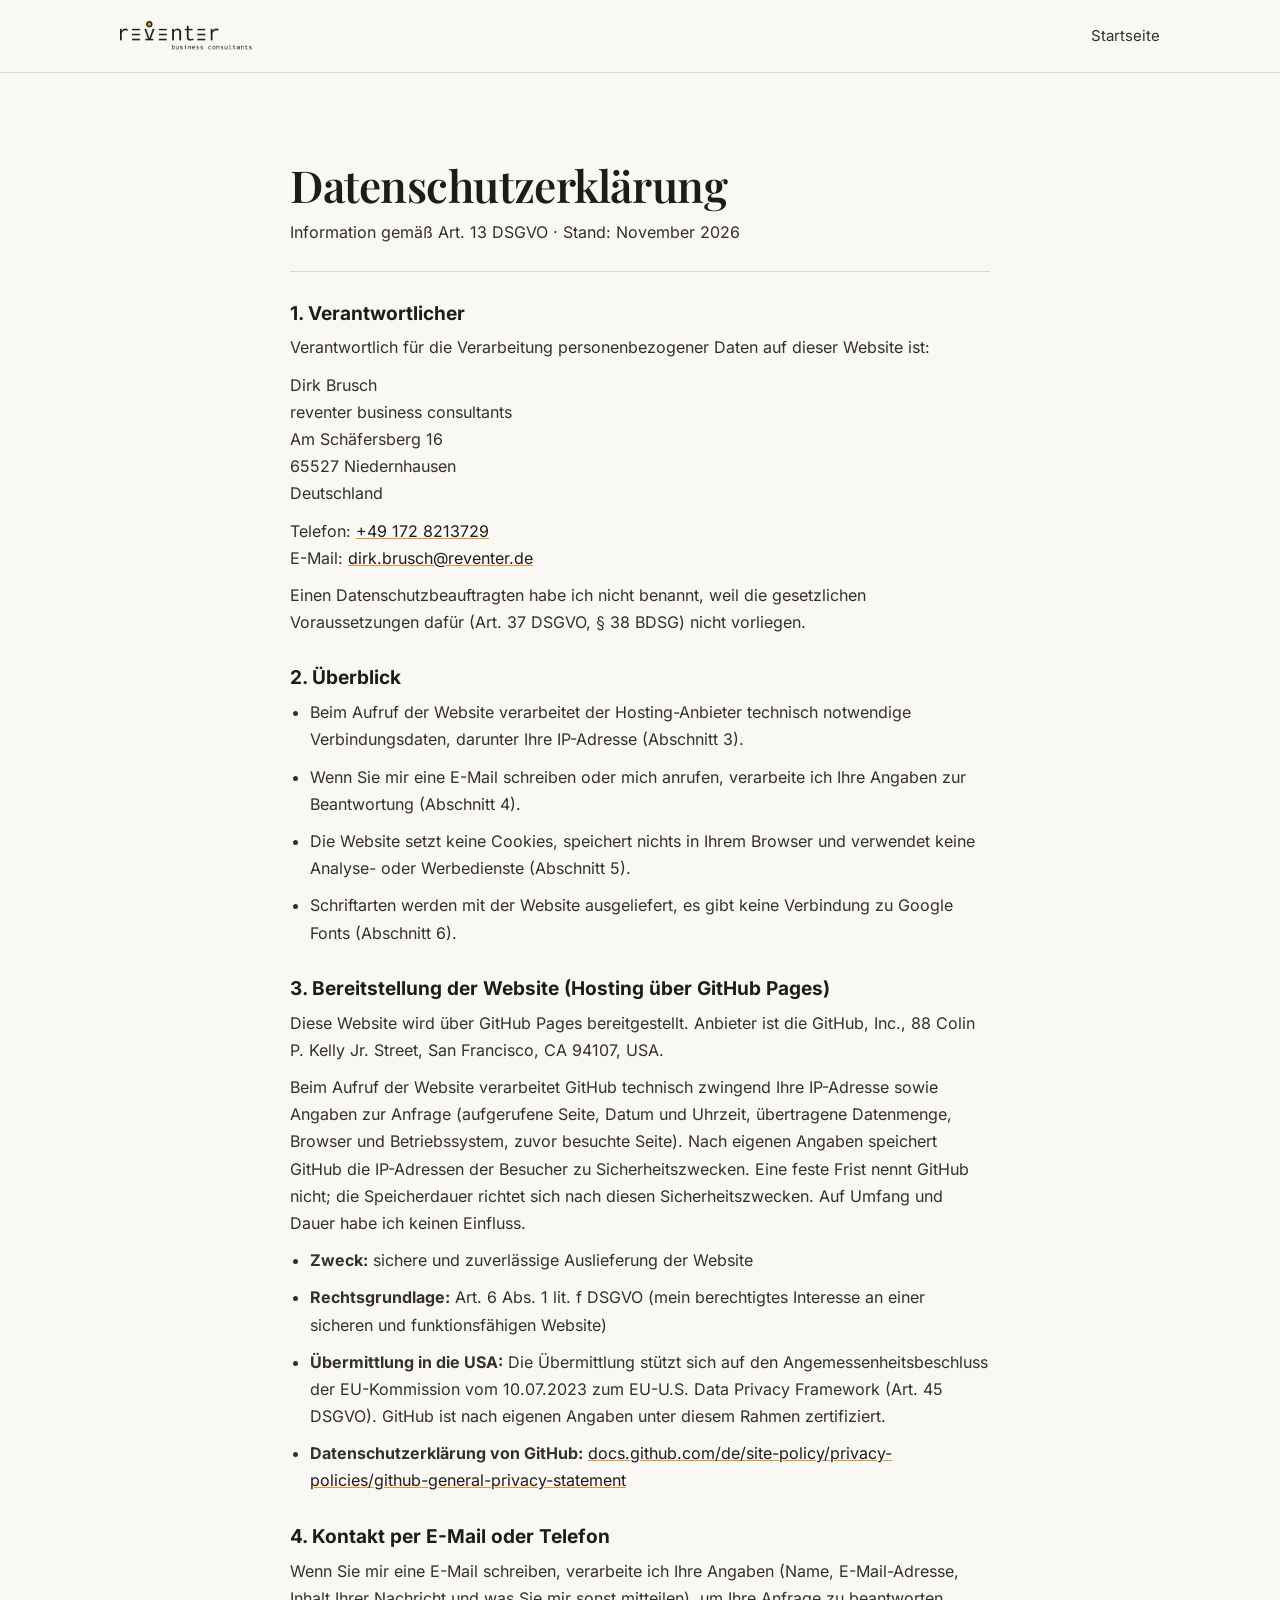
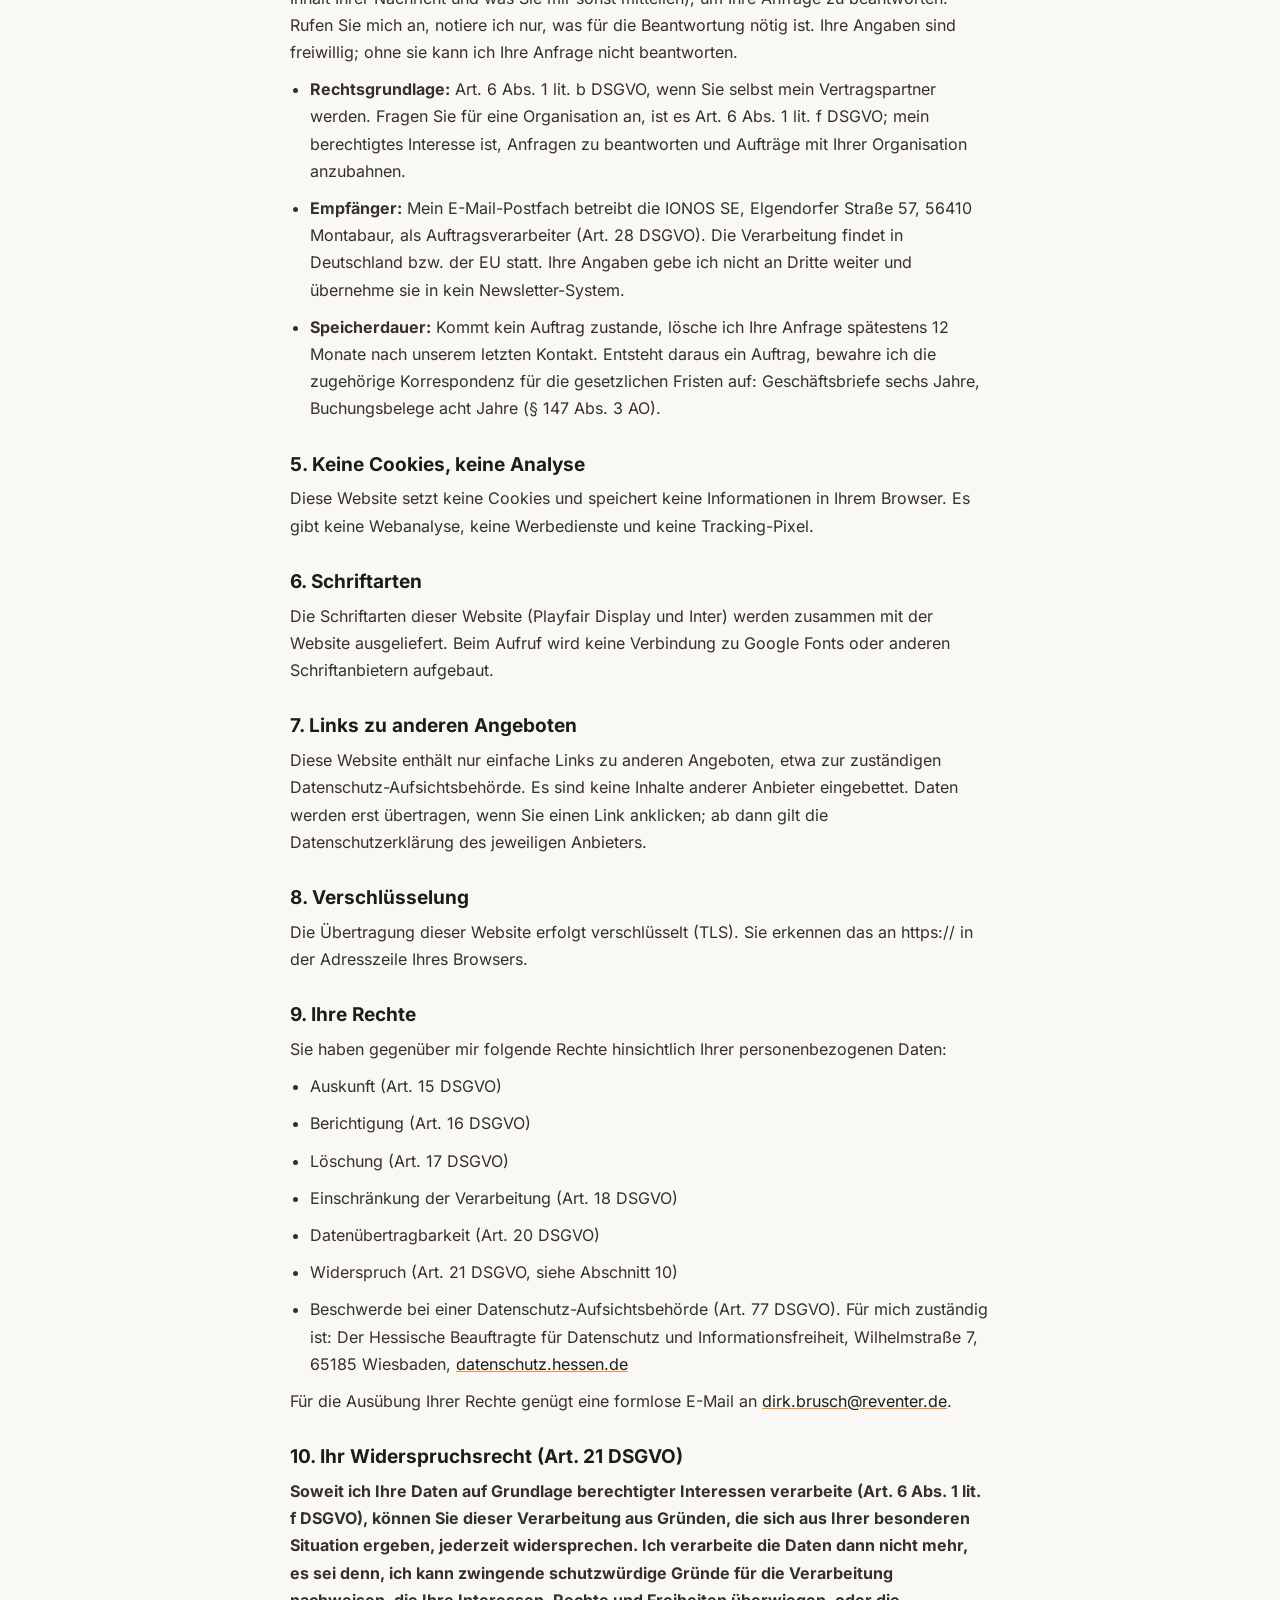
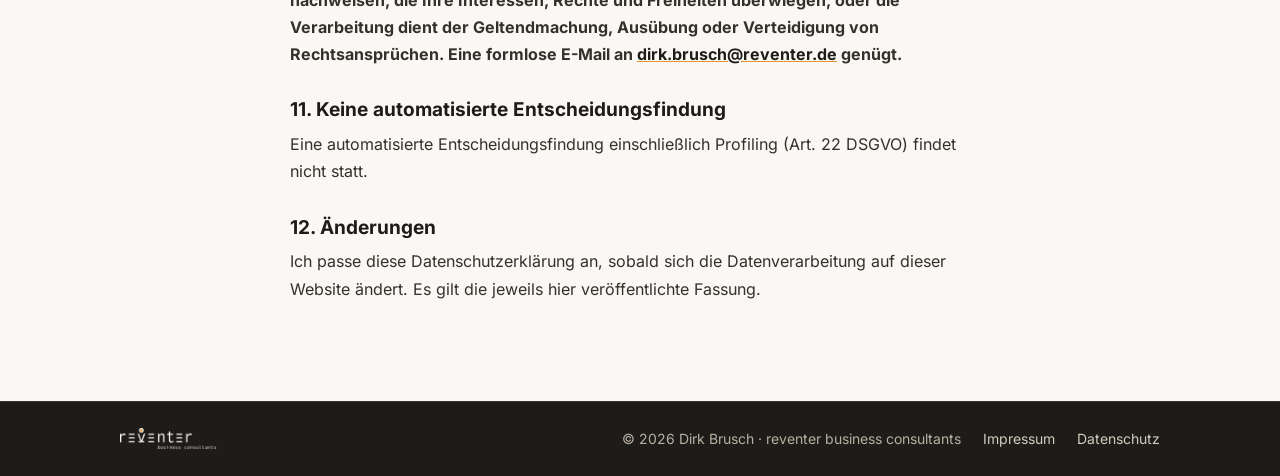
==== commit 608ab3bf: "Design-Korrekturen: Fokus, Kontrast, Footer, Mobil-Menü, Tabellenrollen, Logo, Preload Co-Authored-B" ====
--- a/datenschutz.html
+++ b/datenschutz.html
@@ -10,7 +10,7 @@
 <body>
 <header class="site-head scrolled">
   <div class="wrap">
-    <a class="brand" href="index.html" aria-label="Zur Startseite"><img src="img/reventer-logo-ink.png" alt="reventer business consultants" width="1400" height="317"></a>
+    <a class="brand" href="index.html" aria-label="Zur Startseite"><img src="img/reventer-logo-ink.png" alt="reventer business consultants" width="420" height="95"></a>
     <nav class="nav" style="display:flex;position:static;flex-direction:row;padding:0;border:0;background:none" aria-label="Navigation"><a href="index.html">Startseite</a></nav>
   </div>
 </header>
@@ -150,8 +150,8 @@
   </main>
 <footer class="site-foot">
   <div class="wrap">
-    <img src="img/reventer-logo-light.png" alt="reventer business consultants" width="1400" height="317">
-    <div>© 2026 Dirk Brusch · reventer business consultants<a href="impressum.html">Impressum</a><a href="datenschutz.html">Datenschutz</a></div>
+    <img src="img/reventer-logo-light.png" alt="reventer business consultants" width="420" height="95">
+    <div class="foot-meta"><span>© 2026 Dirk Brusch · reventer business consultants</span><span class="foot-links"><a href="impressum.html">Impressum</a><a href="datenschutz.html">Datenschutz</a></span></div>
   </div>
 </footer>
 </body>
--- a/reventer.css
+++ b/reventer.css
@@ -9,7 +9,7 @@
 
 :root{
   --ink:#1E1C18;--ink-2:#34302A;--muted:#5A544B;--line:#DED7CB;--paper:#FAF8F4;--paper-2:#F2EDE4;--white:#fff;
-  --orange:#E79531;--orange-text:#A95A12;--on-dark:#D2CBBF;--on-dark-2:#B7AFA2;
+  --orange:#E79531;--orange-text:#9A5210;--on-dark:#D2CBBF;--on-dark-2:#B7AFA2;
   --serif:'Playfair Display',Georgia,serif;--sans:'Inter',system-ui,-apple-system,Segoe UI,sans-serif;--mono:'Plex Mono',Consolas,monospace;
   --wrap:1120px;--gut:clamp(16px,4vw,40px)
 }
@@ -21,7 +21,9 @@
 .wrap{max-width:var(--wrap);margin:0 auto;padding:0 var(--gut)}
 .skip{position:absolute;left:-999px;top:0;background:var(--ink);color:var(--paper);padding:10px 14px;z-index:100}
 .skip:focus{left:8px;top:8px}
-:focus-visible{outline:2px solid var(--orange);outline-offset:3px}
+:focus-visible{outline:2px solid var(--ink);outline-offset:3px}
+.dark :focus-visible,.site-foot :focus-visible{outline-color:var(--orange)}
+h1,h2{text-wrap:balance}
 
 .kicker{font-family:var(--mono);font-size:13px;letter-spacing:.06em;text-transform:uppercase;font-weight:500;color:var(--muted)}
 .kicker .o{color:var(--orange-text)}
@@ -77,7 +79,7 @@
 .facts{margin-top:clamp(48px,7vw,80px);background:var(--ink);color:var(--paper)}
 .facts .wrap{display:grid;grid-template-columns:repeat(4,minmax(0,1fr));gap:32px;padding-top:36px;padding-bottom:36px}
 .facts .n{font-family:var(--mono);font-weight:500;font-size:clamp(30px,3.2vw,40px);line-height:1;letter-spacing:-.02em}
-.facts .n small{font-size:.42em;color:var(--orange);margin-left:6px;letter-spacing:0}
+.facts .n small{font-size:.42em;color:var(--orange);margin-left:0;letter-spacing:0}
 .facts p{margin-top:10px;font-size:14px;line-height:1.5;color:var(--on-dark)}
 
 /* Problem */
@@ -96,7 +98,7 @@
 .stage ul{list-style:none;margin-top:10px;font-size:15px;line-height:1.5;color:var(--ink-2)}
 .stage li{position:relative;padding-left:14px;margin-bottom:6px}
 .stage li:before{content:"";position:absolute;left:0;top:10px;width:5px;height:5px;border-radius:50%;background:var(--muted)}
-.legend{display:flex;align-items:center;gap:12px;margin-top:28px;font-size:15px;color:var(--muted)}
+.legend{max-width:760px;display:flex;align-items:baseline;gap:12px;margin-top:28px;font-size:15px;color:var(--muted)}
 .when{margin-top:56px;display:grid;grid-template-columns:240px minmax(0,1fr);gap:40px;background:var(--white);border:1px solid var(--line);padding:clamp(24px,4vw,44px)}
 .when h3{font-family:var(--serif);font-size:28px;font-weight:600;line-height:1.15}
 .when .sub{margin-top:10px;font-size:15px;color:var(--muted)}
@@ -112,12 +114,12 @@
 .case dl{display:grid;grid-template-columns:86px minmax(0,1fr);gap:8px 14px;margin-top:14px;font-size:15px;line-height:1.55}
 .case dt{font-family:var(--mono);font-size:12px;text-transform:uppercase;color:var(--muted);padding-top:3px}
 .case dd{color:var(--ink-2)}
-.also{display:flex;gap:14px;align-items:baseline;margin-top:44px;padding-top:18px;border-top:1px solid var(--line);color:var(--ink-2);font-size:16px}
+.also{max-width:760px;display:flex;gap:14px;align-items:baseline;margin-top:44px;padding-top:18px;border-top:1px solid var(--line);color:var(--ink-2);font-size:16px}
 .also b{color:var(--ink)}
 .numbers{margin-top:64px}
 .numbers .grid{display:grid;grid-template-columns:repeat(4,minmax(0,1fr));gap:32px;margin-top:22px}
 .numbers .n{font-family:var(--mono);font-weight:500;font-size:clamp(28px,3vw,38px);line-height:1;letter-spacing:-.02em}
-.numbers .n small{font-size:.42em;color:var(--orange-text);margin-left:6px;letter-spacing:0}
+.numbers .n small{font-size:.42em;color:var(--orange-text);margin-left:0;letter-spacing:0}
 .numbers p{margin-top:10px;font-size:14px;color:var(--muted);line-height:1.5}
 
 /* Arbeitsweise */
@@ -181,7 +183,10 @@
 .site-foot{background:var(--ink);color:var(--on-dark-2);border-top:1px solid #3A362F;font-size:14px}
 .site-foot .wrap{display:flex;justify-content:space-between;align-items:center;gap:20px;padding-top:26px;padding-bottom:26px;flex-wrap:wrap}
 .site-foot img{height:22px;width:auto}
-.site-foot a{color:var(--on-dark);text-decoration:none;margin-left:22px}
+.site-foot a{color:var(--on-dark);text-decoration:none}
+.foot-meta{display:flex;flex-wrap:wrap;align-items:baseline;gap:6px 22px}
+.foot-links{display:flex;gap:22px}
+.to-hist{color:inherit;text-underline-offset:3px}
 .site-foot a:hover{color:var(--paper)}
 
 
@@ -208,6 +213,9 @@
 @media (max-width:820px){
   .nav{display:none;position:absolute;top:72px;left:0;right:0;background:var(--paper);flex-direction:column;align-items:flex-start;padding:16px var(--gut) 24px;gap:16px;border-bottom:1px solid var(--line)}
   .nav.open{display:flex}
+  .nav a:not(.btn){display:flex;align-items:center;min-height:44px;width:100%}
+  .nav.open{gap:0}
+  .nav.open .btn{margin-top:12px}
   .menu-btn{display:block}
   .hero-grid,.two,.contact-grid,.cases{grid-template-columns:1fr}
   .portrait{max-width:420px}
@@ -231,7 +239,7 @@
   .case dd{margin-bottom:8px}
   .ph td.y{width:auto;white-space:normal}
   .ph{font-size:14px}
-  .site-foot a{margin:0 18px 0 0}
+  .stage{padding-right:0}
 }
 @media (prefers-reduced-motion:reduce){html{scroll-behavior:auto}*{transition:none!important}}
 @media print{.site-head,.menu-btn{display:none}details.history{display:block}}
